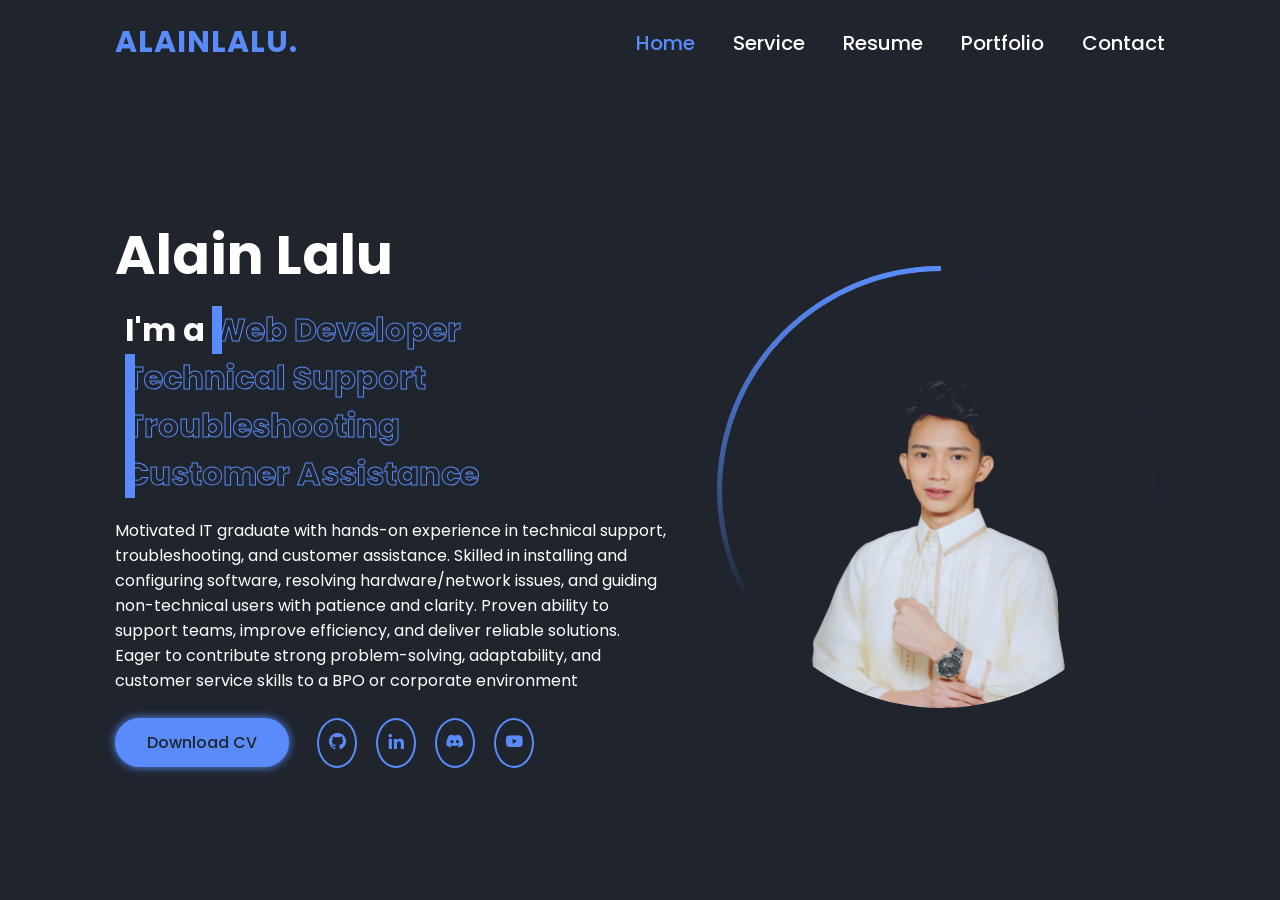
==== index.html @ 51e96565 "Update index.html" ====
<!DOCTYPE html>
<html lang="en">
<head>
    <meta charset="UTF-8">
    <meta http-equiv="X-UA-Compatible" content="IE=edge">
    <meta name="viewport" content="width=device-width, initial-scale=1">
    <title>Profile</title>
    <link href='https://unpkg.com/boxicons@2.1.4/css/boxicons.min.css' rel='stylesheet'>
    <link rel="stylesheet" href="style.css">
</head>
<body>
    <header class="active">
        <a href='#' class='logo'>AlainLalu.</a>
        <i class='bx bx-menu' id='menu-icon'></i>
        <nav>
            <a href="#" class="active">Home</a>
            <a href="#">Service</a>
            <a href="#">Resume</a>
            <a href="#">Portfolio</a>
            <a href="#">Contact</a>

        </nav>
    </header>

   <!--bars BackGround-->
   <div class="bars-box active">
    <div class="bar" style="--i:6;"></div>
    <div class="bar" style="--i:5;"></div>
    <div class="bar" style="--i:4;"></div>
    <div class="bar" style="--i:3;"></div>
    <div class="bar" style="--i:2;"></div>
    <div class="bar" style="--i:1;"></div>
   </div>


    <!--home section-->
    <section class="home active">
        <div class="home-detail">
            <h1>Alain Lalu</h1>
            <h2>I'm a 
                <span style="--i:4" data-text="Web Developer">Web Developer</span>
                <span style="--i:3" data-text="Technical Support">Technical Support</span>
                <span style="--i:2" data-text="Troubleshooting">Troubleshooting</span>
                <span style="--i:1" data-text="Customer Assistance">Customer Assistance</span>
            </h2>
            <p>Motivated IT graduate with hands-on experience in technical support, troubleshooting, and customer assistance. Skilled in installing and configuring software, resolving hardware/network issues, and guiding non-technical users with patience and clarity. Proven ability to support teams, improve efficiency, and deliver reliable solutions. Eager to contribute strong problem-solving, adaptability, and customer service skills to a BPO or corporate environment</p>
            <div class="btn-sci">
              <a href="LALU_ALAIN_DIAZ_RESUME.pdf" class="btn" download="LALU_ALAIN_DIAZ_RESUME.pdf">Download CV</a>
            <div class="sci">
                <a href="https://github.com/Kachandekushoto" target="_blank" rel="noopener noreferrer"><i class='bx bxl-github'></i></a>
                <a href="https://www.linkedin.com/in/lalu-alain-862847302/" target="_blank"  rel="noopener noreferrer"><i class='bx bxl-linkedin'></i></a>
                <a href="https://discord.gg/7qmBDwmN" target="_blank" rel="noopener noreferrer"><i class='bx bxl-discord-alt'></i></a>
                <a href="https://www.youtube.com/@adlalu_13" target="_blank" rel="noopener noreferrer"><i class='bx bxl-youtube'></i></a> 
            </div>       
            </div>
            </div>
        </div>
 
        <div class="home-img">
            <div class="img-box">
                <div class="img-item">
                    <img src="home.png">
                </div>
            </div>
        </div>
    </section>

    <!--service section-->
    <section class="service">
        <h2 class="heading">My<span>Service</span></h2>
        <div class="service-container">
            <div class="service-box">
                <div class='icon'>
                    <i class='bx bx-code-alt'></i>
                    <a href="#"><i class='bx bx-arrow-back'></i></a>
                </div>
                <h3>Web Developer</h3>
                <p>My web development skills include HTML, CSS, JavaScript, and PHP, along with UI/UX design and basic Photoshop. I also completed a web-based monitoring system project that improved my hands-on development and problem-solving experience..</p>

            </div>

            <div class="service-box">
                <div class='icon'>
                    <i class='bx bx-paint'></i>
                    <a href="#"><i class='bx bx-arrow-back'></i></a>
                </div>
                <h3>UI Designer</h3>
                <p>I focus on creating simple and user-friendly interfaces. I use HTML, CSS, JavaScript, Figma and basic Photoshop to design layouts that are both functional and visually clear. In my project FaithCounts, I combined design and coding to build a practical web-based system.</p>
                
            </div>

            <div class="service-box">
                <div class='icon'>
                    <i class='bx bx-support'></i>
                    <a href="#"><i class='bx bx-arrow-back'></i></a>
                </div>
                <h3>Technical Support</h3>
                <p>I helped clients with software installations, Windows activation, premium apps, and troubleshooting. I guided even non-tech users step by step, which improved my problem-solving skills and taught me the value of clear, patient customer support.</p>
                
            </div>

              <div class="service-box">
                <div class='icon'>
                    <i class='bx bx-wrench'></i>
                    <a href="#"><i class='bx bx-arrow-back'></i></a>
                </div>
                <h3>Troubleshooting</h3>
                <p>I have hands-on troubleshooting experience with hardware, software, and network issues. I focus on finding the root cause quickly and explaining solutions clearly so users can get back to work without stress.</p>
                
            </div>

            <div class="service-box">
                <div class='icon'>
                    <i class='bx bx-help-circle'></i>
                    <a href="#"><i class='bx bx-arrow-back'></i></a>
                </div>
                <h3>Customer Assistance</h3>
                <p>I’ve handled customer assistance by guiding non-technical users step by step with installations and troubleshooting. I focus on making solutions clear, easy to understand, and delivered with patience and empathy.</p>
                
            </div>

     <div class="service-box">
                <div class='icon'>
                    <i class='bx bx-cog'></i>
                    <a href="#"><i class='bx bx-arrow-back'></i></a>
                </div>
                <h3>Software Installation</h3>
                <p>I have experience installing and configuring MS Office, Windows, and premium apps, both in a professional setting during my internship and through freelance technical support. I always ensure smooth, secure, and user-friendly installations.</p>
                
            </div>

        </div>
    </section>

  <!--resume section-->
    <section class="resume">
        <div class="resume-container">
            <div class="resume-box">
                <h2> Why Hire Me?</h2>
                <p class="'desc">You will hire me because I have the technical skill and troubleshooting experience that blended with customer service mindset surely can benefit problem solving swiftly and clearly. Also, I am a good learner and quick to adapt, so every time, users will receive reliable support.</p>
                <button class="resume-btn active">Experience</button>
                <button class="resume-btn">Education</button>
                <button class="resume-btn">Skills</button>
                <button class="resume-btn">About Me</button>
            </div>

            <div class="resume-box">
                <div class="resume-detail Experience active">
                    <h2 class="heading">My <span>Experience</span></h2>
                    <p class="desc">I handled software installation, troubleshooting, and data privacy practices. Alongside that, I ran side hustles in technical support, software installation, and printing services, which helped me develop strong problem-solving, customer service, and communication skills</p>
                    <div class="resume-list">
                        <div class="resume-item">
                            <p class="year">2025 - Present</p>
                            <h3>IT-Intern</h3>
                            <p class="company">Pampanga Electric Cooperative(PELCO)</p>
                            <p>As an IT Intern at PELCO 1, I installed and configured software on over 15 workstations, troubleshot hardware and network issues which reduced downtime by 25%, supported procurement processes, and learned to apply data privacy policies to protect sensitive information</p>
                        </div>
                           <div class="resume-item">
                            <p class="year">2025 - 2026</p>
                            <h3>System Administrator</h3>
                            <p class="company">Jumbo Jenra</p>
                            <p>Worked as a System Administrator responsible for managing servers, networks, user accounts, system security, data backups, and IT support. Ensured the stability, security, and availability of IT systems while troubleshooting hardware, software, and network-related issues.</p>
                        </div>
                        <div class="resume-item">
                            <p class="year">2025 - Present</p>
                            <h3>UI/UX Designer</h3>
                            <p class="company">Side Hustle</p>
                            <p>I have experience in UI/UX design where I used HTML, CSS, JavaScript, and basic Photoshop to create user-friendly layouts and simple web interfaces. My focus was on making designs both functional and easy to navigate.</p>
                        </div>
                        <div class="resume-item">
                            <p class="year">2025 - Present</p>
                            <h3>Software Installation</h3>
                            <p class="company">Side Hustle</p>
                            <p>In my side hustle, I specialized in software installation setting up MS Office, Windows activation, premium apps, and even games while guiding non-technical users step by step to make sure everything ran smoothly and securely.</p>
                        </div>
                        <div class="resume-item">
                            <p class="year">2025 - Present</p>
                            <h3>Printing</h3>
                            <p class="company">Side Hustle</p>
                            <p>I also offered a small printing service where I handled document layouts and high-quality prints for students and professionals, making sure files were properly formatted and delivered on time.</p>
                        </div>
                         </div>
                           <div class="resume-item">
                            <p class="year">2025 - 2026</p>
                            <h3>Honor of Kings </h3>
                            <p class="company">Content Creator</p>
                            <p>Created and published TikTok content focused on Honor of Kings, including gameplay highlights, hero guides, and gaming tips. Managed video editing, audience engagement, and content strategy to grow reach and build an active gaming community.</p>
                        </div>
                    </div>
                </div>

                <div class="resume-box">
                <div class="resume-detail Education">
                    <h2 class="heading">My <span>Education</span></h2>
                    <p class="desc">I completed my Bachelor of Science in Information Technology, building skills in programming, UI/UX design, and systems development through projects like a web-based monitoring system. Earlier, in junior and senior high, I graduated with honors and gained leadership experience as a student club president and in sports, which strengthened my teamwork, discipline, and organizational skills.</p>
                    <div class="resume-list">
                        <div class="resume-item">
                            <p class="year">2015 - 2019</p>
                            <h3>Junior High School</h3>
                            <p class="company">San Luis National High School</p>
                            <p>In junior high, I consistently performed well academically and graduated with honors. I was also active in school activities and earned 2nd place in badminton during intramurals, which helped me develop both discipline and teamwork.</p>
                        </div>
                            <div class="resume-item">
                            <p class="year">2019 - 2021</p>
                            <h3>Senior High School (STEM)</h3>
                            <p class="company">San Luis National High School</p>
                            <p>In senior high school, I graduated with honors while actively joining school programs and leadership activities. Serving as President of the Home Makers Club, I helped organize events like Buwan ng Wika and Nutrition Month, which strengthened my leadership, teamwork, and organizational skills.</p>
                        </div>
                          <div class="resume-item">
                            <p class="year">2021 - 2025</p>
                            <h3>BACHELOR OF SCIENCE IN INFORMATION TECHNOLOGY</h3>
                            <p class="company">Pampanga State University</p>
                            <p>During my time at university, I gained hands-on experience in programming, UI/UX design, and systems development through various projects, including a web-based monitoring system. I also graduated with no honors but I gained valuable experience as a programmer, further solidifying my commitment to academic excellence.</p>
                        </div>
                    </div>
                </div>

                <div class="resume-box">
                <div class="resume-detail Skills">
                    <h2 class="heading">My <span>Skills</span></h2>
                    <p class="desc">I have developed a diverse skill set throughout my academic journey, particularly in the field of Information Technology.</p>
                    <div class="resume-list">
                        <div class="resume-item">
                            <i class='bx bxl-html5'></i>
                            <span>HTML</span>
                        </div>
                        <div class="resume-item">
                            <i class='bx bxl-css3'></i>
                            <span>CSS(BEGINNER)</span>
                        </div>
                        <div class="resume-item">
                            <i class='bx bxl-javascript'></i>
                            <span>JAVASCRIPT(BEGINNER)</span>
                        </div>
                        <div class="resume-item">
                            <i class='bx bxl-php'></i>
                            <span>PHP(BEGINNER)</span>
                        </div>
                        <div class="resume-item">
                            <i class='bx bxs-brain'></i>
                            <span>CRITICAL THINKING</span>
                        </div>
                        <div class="resume-item">
                            <i class='bx bxs-time'></i>
                            <span>TIME MANAGEMENT</span>
                        </div>
                        <div class="resume-item">
                            <i class='bx bxs-group'></i>
                            <span>TEAMWORK</span>
                        </div>
                    </div>
                </div>

                <div class="resume-box">
                <div class="resume-detail about">
                    <h2 class="heading">About <span>Me</span></h2>
                    <p class="desc">I’m an IT graduate with hands-on experience in technical support, troubleshooting, and software installation. Through my internship and freelance work, I learned to solve technical issues quickly while guiding users with patience and clarity. I also have skills in web development and UI/UX design, with experience creating user-friendly systems and layouts. I’m passionate about technology, eager to keep learning, and committed to providing reliable solutions that make people’s work easier</p>
                    <div class="resume-list">
                        <div class="resume-item">
                            <p>Name<span> Alain Diaz Lalu</span></p>
                        </div>
                        <div class="resume-item">
                            <p>Age<span> 23</span></p>
                        </div>
                        <div class="resume-item">
                            <p>Phone Number<span>0926-681-0401</span></p>
                        </div>
                        <div class="resume-item">
                            <p>Location<span>195 Sta Monica San Luis Pampanga, Philippines</span></p>
                        </div>
                        <div class="resume-item">
                            <p>Email<span> alaindiazlalu@gmail.com.com</span></p>
                        </div>
                        <div class="resume-item">
                            <p>Gender<span> Male</span></p>
                        </div>
                        <div class="resume-item">
                            <p>Nationality<span> Filipino</span></p>
                        </div>
                        <div class="resume-item">
                            <p>Status<span> single</span></p>
                        </div>
                        <div class="resume-item">
                            <p>Experience<span>4 years</span></p>
                        </div>
                           <div class="resume-item">
                            <p>FULL TIME<span>Available</span></p>
                        </div>
                         <div class="resume-item">
                            <p>Side Hustle<span> Freelancing</span></p>
                        </div>
                         <div class="resume-item">
                            <p>Language<span> Filipino, English</span></p>
                        </div>
                </div>

            </div>
    </section>

    <!--portfolio section-->
    <section class="portfolio ">
  <h2 class="heading">My <span>Portfolio</span></h2>
            <div class="portfolio-container">
        <!-- LEFT SIDE: Portfolio details -->
    <div class="portfolio-box">
      <div class="portfolio-detail active">
        <p class="numb">1</p>
        <h3>Online Reservation for legal document Project</h3>
        <p>
          a system that lets users conveniently book appointments and request legal documents online, reducing long queues and ensuring faster, more organized processing.
        </p>
        <div class="tech">
          <p>HTML5, CSS, JavaScript, MySQL</p>
        </div>
        <div class="live-github">
          <a href="#"><i class="bx bx-arrow-back"></i><span>Live Project</span></a>
          <a href="#"><i class="bx bxl-github"></i><span>GitHub Repository</span></a>
        </div>
      </div>

      <div class="portfolio-detail">
        <p class="numb">2</p>
        <h3>Food Decider Mobile App Development</h3>
        <p>
          a mobile tool that helps users quickly choose what to eat by suggesting meals or restaurants based on preferences, cravings, or random picks, making dining decisions easier and faster.
        </p>
        <div class="tech">
          <p> Php, CSS, Bootstrap, JavaScript, React.js, Android Studio.</p>
        </div>
        <div class="live-github">
          <a href="#"><i class="bx bx-arrow-back"></i><span>Live Project</span></a>
          <a href="#"><i class="bx bxl-github"></i><span>GitHub Repository</span></a>
        </div>
      </div>

      <div class="portfolio-detail">
        <p class="numb">3</p>
        <h3>Dorm Finder Web-Based Project</h3>
        <p>
          a web application designed to help students find suitable dormitories based on their preferences and requirements.
        </p>
        <div class="tech">
          <p>HTML5, CSS, JavaScript, MySQL</p>
        </div>
        <div class="live-github">
          <a href="#"><i class="bx bx-arrow-back"></i><span>Live Project</span></a>
          <a href="#"><i class="bx bxl-github"></i><span>GitHub Repository</span></a>
        </div>
      </div>


 <div class="portfolio-detail">
        <p class="numb">4</p>
        <h3>FAITHCOUNTS: WEB-BASED ENGAGEMENT SYSTEM</h3>
        <p>
          My capstone project, FaithCounts: Web-Based Engagement System, is a web application designed to help track and monitor data efficiently through a user-friendly interface. It was developed using web technologies such as HTML, CSS, JavaScript, and PHP, and it focused on improving accessibility, accuracy, and ease of use for users
        </p>
        <div class="tech">
          <p> HTML, CSS, JavaScript, and PHP, MySQL</p>
        </div>
        <div class="live-github">
       <a href="FaithCount File.pdf" target="_blank">
          <i class="bx bx-arrow-back"></i><span>Previous Project</span></a>
          <a href="#"><i class="bx bxl-github"></i><span>GitHub Repository</span></a>
        </div>
      </div>
        
      
    </div>

    <!-- RIGHT SIDE: Carousel images -->
    <div class="portfolio-box">
  <div class="portfolio-carousel">
    <div class="img-slide">
      <div class="img-item"><img src="Portfolio1.png"></div>
      <div class="img-item"><img src="Portfolio2.png"></div>
      <div class="img-item"><img src="Portfolio3.png"></div>
      <div class="img-item"><img src="Portfolio4.png"></div>
    </div>
  </div>
  <div class="navigation">
    <button class="arrow-left disabled"><i class='bx bx-chevron-left'></i></button>
    <button class="arrow-right"><i class='bx bx-chevron-right'></i></button>
  </div>
</div>

  </div>
</section>

    <!-- contact section -->
    <section class="contact">
        <div class="contact-container">
            <div class="contact-box">
                <h2>Let's Work Together</h2>
                <p class="desc">Feel free to reach out for collaborations or inquiries. I'm open to discussing new projects, creative ideas, or opportunities to be part of your visions. Let's connect and create something amazing together!</p>
                <div class="contact-detail">
                    <i class='bx bxs-phone'></i>
                    <div class="detail">
                        <p>Phone</p>
                        <p>(+63) 926-681-0401</p>
                    </div>
                </div>

                <div class="contact-detail">
                    <i class='bx bxs-envelope'></i>
                    <div class="detail">
                        <p>Email</p>
                        <p>alaindiazlalu@gmail.com</p>
                    </div>
                </div>

                <div class="contact-detail">
                    <i class='bx bxs-map'></i>
                    <div class="detail">
                        <p>Address</p>
                        <p>195 Sta Monica, San Luis, Pampanga, Philippines 2014</p>
                    </div>
                </div>
            </div>

            <div class="contact-box">
                <form action="">
                    <h2 class="heading">Contact<span> Me!</span></h2>
                    <div class="field-box">
                        <input type="text" placeholder="Full Name" required>
                        <input type="email" placeholder="Email Address" required>
                        <input type="text" placeholder="Phone Number" required>
                        <input type="text" placeholder="Subject" required>
                        <textarea name="" id="" placeholder="Your Message" required></textarea>
                    </div>
                    <button type="submit" class="btn">Send Message</button>
                </form>
            </div>


        </div>
    </section>

        <script src="script.js"></script>
</body>

</html>
---- style.css ----
@import url('https://fonts.googleapis.com/css2?family=Poppins:wght@400;500;700&display=swap');

* {
  margin: 0;
  padding: 0;
  box-sizing: border-box;
  text-decoration: none;
  border: none;
  outline: none;
  font-family: "Poppins", sans-serif;
}
:root {
  --bg-color:#1f242d;
  --second-bg-color:#323946;
  --main-color: #598cfa;
  --white-color: #ffffff;
  --disable-color: #fff3;
}
  
html{
  font-size: 62.5%;
}

body {
  color: var(--white-color);
}

header {
  position: fixed;
  top: 0;
  left: 0;
  width: 100%;
  padding: 2rem 9%;
  background: var(--bg-color);
  display: flex;
  justify-content: space-between;
  align-items: center;
  z-index: 1000;
  visibility: hidden;
  opacity: 0;
}

header.active{
  animation: show-header 1.5s linear forwards;
  animation-delay: 1.2s;
}

@keyframes show-header{
  100%{
    visibility: visible;
    opacity: 1;
  }

}

.logo {
  font-size: 3rem;
  color: var(--main-color);
  font-weight: 700;
  text-transform: uppercase;
  letter-spacing: 0.1rem;
}

nav a {
  font-size: 2rem;
  color: var(--white-color);
  font-weight: 500;
  margin-left: 3.5rem;
  transition: .5s;
}

nav a:hover,
nav a.active {
  color: var(--main-color);
}

#menu-icon {
  font-size: 3rem;
  color: var(--white-color);
  cursor: pointer;
  display: none;
}

.bars-box{
  position: absolute;
  width: 100%;
  height: 100%;
  display: flex;
}

.bars-box .bar{
  width: 100%;
  height: 100%;
  background: var(--bg-color);
  animation: hide-bars .5s ease-in-out both;
  animation-delay: calc(.1s * var(--i));
}

@keyframes hide-bars{
  0%{
    transform: translateY(0);
  }
  100%{
    transform: translateY(-100%);
  }
}

.bars-box.active .bar{
  animation: show-bars .5s ease-in-out both;
  animation-delay: calc(.1s * var(--i));
}


@keyframes show-bars{
  0%{
    transform: translateY(-100%);
  }
  100%{
    transform: translateY(0);
  }
}

section {
  position: absolute;
  width: 100%;
  height: 100%;
  padding: 10rem 9% 2rem;
  visibility: hidden;
  opacity: 0;
  overflow: hidden;
}

section.active {
  animation: show-content 1.5s linear forwards;
  animation-delay: 1.6s;
}

@keyframes show-content{
  100%{
    visibility: visible;
    opacity: 1;
    overflow: auto;
  }
}


.home {
  display: flex;
  align-items: center;
  gap: 5rem;
}

.home-detail h1 {
  font-size: clamp(3.5rem, 10vw, 5.5rem);
}

.home-detail h2 {
  display: inline-block;
  font-size: 3.2rem;
  margin: 1rem;
}

.home-detail h2 span {
  position: relative;
  display: inline-block;
  color: transparent;
  -webkit-text-stroke: .10rem var(--main-color);
  animation: display-text 16s linear infinite;
  animation-delay: calc(-4s * var(--i));
}

@keyframes display-text{
   25%, 100%{
    display: none;
   }
}

.home-detail h2 span::before {
  content: attr(data-text);
  position: absolute;
  width: 0;
  border-right: 1rem solid var(--main-color);
  color: var(--main-color);
  white-space: nowrap;
  overflow: hidden;
  animation: fill-text 4s linear infinite;
}

@keyframes fill-text{
  10%,100%{
    width: 0%;
  }
  70%,90%{
    width: 100%;
  }
}


.home-detail p {
  font-size: 1.6rem;
  margin: 1rem 0 2.5rem;
} 

.home-detail .btn-sci{
  display: flex;
  align-items: center;
}

.btn{
  display: inline-block;
  padding: 1rem 3rem;
  background: var(--main-color);
  border: .2rem solid var(--main-color);
  border-radius: 4rem;
  box-shadow: 0 0 1rem var(--main-color);
  font-size: 1.6rem;
  color: var(--bg-color);
  font-weight: 500;
  transition: .5s;
}

.btn:hover {
  background: transparent;
  color: var(--main-color);
  box-shadow: none;
}

.home-detail .btn-sci .sci {
  margin-left: 2rem;
}

.home-detail .btn-sci .sci a {
  display: inline-block;
  padding: .8rem;
  border: .2rem solid var(--main-color);
  border-radius: 50%;
  font-size: 2rem;
  color: var(--main-color);
  margin: 0 .8rem;
  transition: .5s;
}


.home-detail .btn-sci .sci a:hover {
  background: var(--main-color);
  color: var(--bg-color);
  box-shadow: 0 0 1rem var(--main-color);
}

.home-img .img-box {
  position: relative;
  width: 35vw;   /* use vmin so width/height are equal */
  height: 35vw;
  border-radius: 50%; /* ensures circle */
  padding: .5rem;
  display: flex;
  justify-content: center;
  align-items: center;
  overflow: hidden;
}

.home-img .img-box::before,
.home-img .img-box::after {
  content: '';
  position: absolute;
  width: 50rem;
  height: 50rem;
  background: conic-gradient(transparent, transparent, transparent, var(--main-color));
  transform: rotate(0deg);
  animation: rotate-border 10s linear infinite;
}

.home-img .img-box::after{
  animation-delay: -5s;
}

@keyframes rotate-border {
  100% {
    transform: rotate(360deg);
  }
}

.home-img .img-box .img-item{
  position: relative;
  width: 100%;
  height: 100%;
  background: var(--bg-color);
  border-radius: 50%;
  border: .01rem solid var(--bg-color);
  display: flex;
  justify-content: center;
  z-index: 1;
  overflow: hidden;
}

.home-img .img-box .img-item img{
  position: absolute;
  top: 3rem;
  display: block;
  width: 80%;
  object-fit: cover;
  mix-blend-mode: lighten;
}

.heading{
  font-size: 4.5rem;
  text-align: center;
  margin-bottom: 2rem;
}

.heading span{
  color: var(--main-color);
}

.service-container{
  display: grid;
  grid-template-columns: repeat(auto-fit, minmax(30rem, 1fr));
  gap: 2rem;
}

.service-container .service-box{
  padding: 3rem 2.5rem;
  background: var(--second-bg-color);
  border: .2rem solid var(--second-bg-color);
  border-radius: 1rem;
  transition: .5s;
}

.service-container .service-box:hover{
  border-color: var(--main-color);
  transform: scale(1.02);
  box-shadow: 0 0 1rem var(--main-color);
}

.service-box .icon{
  display: flex;
  justify-content: space-between;
  align-items: center;
}

.service-box .icon i{
  font-size: 4.5rem;
  transition: .5s;
}

.service-box:hover .icon :not(a i){
  color: var(--main-color);
}

.service-box .icon a{
  display: inline-block;
  background: var(--white-color);
  border-radius: 50%;
  padding: 1rem;
  transition: .5s;
}

.service-box:hover .icon a{
  background: var(--main-color);
}


.service-box .icon a i{
  font-size: 3rem;
  color: var(--bg-color);
  transform: rotate(225deg);
}

.service-box .icon a:hover i{
  transform: rotate(180deg);
}


.service-box h3{
  font-size: 2.5rem;
  color: var(--main-color);
  margin: .5rem 0 2rem;
  transition: .5s;
}

.service-box:hover h3{
  color: var(--main-color);
}

.service-box p{
  font-size: 1.6rem;
  line-height: 1.8;
  color: var(--white-color);
}

.resume-container{
  display: grid;
  grid-template-columns: 1fr 2fr;
  gap: 5rem;
}

.resume-box h2{
font-size: 4.5rem;
}

.resume p{
  font-size: 1.6rem;
  margin-bottom: 2.1rem;
}


.resume-box .desc{
  margin: 1rem 0 2.5rem;
}

.resume-box .resume-btn{
width: 100%;
height: 8.3rem;
background: var(--second-bg-color);
border: .2rem solid var(--second-bg-color);
font-size: 1.6rem;
color: var(--white-color);
font-weight: 500;
margin-bottom: 2rem;
border-radius: .8rem;
cursor: pointer;
}

.resume-box .resume-btn.active{
  border-color: var(--main-color);
  color: var(--main-color);
}

.resume-detail{
  display: none;
}

.resume-detail.active{
  display: block;
}


.resume-box .heading{
  font-size: 2.5rem;
  text-align: left;
}


.resume-list {
  display: grid;
  grid-template-columns: repeat(auto-fit, minmax(30rem, 1fr));
  gap: 2rem;
  height: 45rem;
  overflow: auto;
  scrollbar-gutter: stable;
}

.resume-list::-webkit-scrollbar {
  width: .7rem;
}

.resume-list::-webkit-scrollbar-thumb {
  background: transparent; /* visible default */
  border-radius: 1rem;
}

.resume-list:hover::-webkit-scrollbar-thumb {
  background: var(--main-color); /* highlight on hover */
}

.resume-list .resume-item {
  background: var(--second-bg-color);
  border-radius: .8rem;
  padding: 3rem 2.5rem;
  display: flex;
  flex-direction: column;
  justify-content: flex-start;
  height: 100%; /* make all boxes equal inside grid row */
}

.resume-item .year {
  color: var(--main-color);
  margin-top: 2rem;
}

.resume-item h3 {
  font-size: 2.2rem;
}

.resume-item .company {
  position: relative;
  margin-left: 2rem;
  margin-bottom: 2rem;
}

.resume-item .company::before {
  content: "";
  position: absolute;
  top: 50%;
  transform: translateY(-50%);
  padding: .5rem;
  background: var(--main-color);
  border-radius: 50%;
  margin-left: -2rem;
}

.resume-detail.Skills .resume-list {
  display: grid;
  grid-template-columns: repeat(3, 1fr); /* force 3 columns */
  grid-auto-rows: 15rem; /* force consistent rows for 3x3 layout */
  gap: 2rem;
  height: auto;
  overflow: visible;
}

.resume-detail.Skills .resume-item {
  position: relative;
  display: flex;
  flex-direction: column;
  justify-content: center;
  align-items: center;
  background: var(--second-bg-color);
  border-radius: .8rem;
  padding: 1rem;
  text-align: justify;       /* justify text */
  word-break: break-word;    /* prevent overflow of long words */
}

.resume-detail.Skills .resume-item i {
  font-size: 8.5rem;
  transition: .5s;
}

.resume-detail.Skills .resume-item:hover i {
  color: var(--main-color);
}

.resume-detail.Skills .resume-item span {
  position: absolute;
  top: -20%;
  background: var(--white-color);
  color: var(--bg-color);
  font-size: 1.6rem;
  padding: .5rem 1rem;
  border-radius: .6rem;
  pointer-events: none;
  opacity: 0;
  transform: scale(.9);
  transition: .2s;
  text-align: justify;
  word-break: break-word;
}

.resume-detail.Skills .resume-item:hover span {
  top: -25%;
  opacity: 1;
  transform: scale(1);
}

/* Specific fix for About Me section to allow auto height and responsive columns */

.resume-detail.about .resume-list {
  height: auto;
  grid-template-columns: repeat(auto-fit, minmax(25rem, 1fr));
}

.resume-detail.about .resume-item {
  height: auto;
  padding: 0 0 .5rem;
  background: transparent;
}

.resume-detail.about .resume-item p{
  color: var(--main-color);
}

.resume-detail.about .resume-item p span{
  color: var(--white-color);
  margin-left: 1rem;
  font-size: 1.8rem;
}

/* Specific fix for Portfolio section to allow auto height and responsive columns */

.portfolio-container {
  display: grid;
  grid-template-columns: repeat(2, 1fr); 
  gap: 3rem;
}


.portfolio-detail{
  display: none;
}

.portfolio-detail.active{
  display: block;
}

.portfolio-box .numb{
  font-size: 9rem;
  -webkit-text-stroke: 1.1rem var(--main-color);
  color: transparent;
  line-height: 1;
} 

.portfolio-box h3{
  font-size: 3.5rem;
  margin: .8rem 0 2rem;
}

.portfolio-box p{
  font-size: 1.6rem;
}

.portfolio-box .tech{
  margin: 2rem 0;
  color: var(--main-color);
  border-bottom:.1rem solid var(--white-color);
  padding-bottom: 2rem;
  cursor: pointer;
}

.portfolio-box .live-github a{
  position: relative; 
  display: inline-flex;
  padding: 1.5rem;
  font-size: 3rem;
  color: var(--white-color);
  border-radius: 50%;
  background: var(--second-bg-color);
  transition: .5s;
}


.portfolio-box .live-github a:hover{
  color: var(--main-color);
}

.portfolio-box .live-github a:first-child{
  margin-right: 1.9rem;
  margin-bottom: 1.5rem;
}

.portfolio-box .live-github a:first-child i{
  transform: rotate(135deg);
}

.portfolio-box .live-github a span{
  position: absolute;
  top: -60%;
  left: 50%;
  transform: translateX(-50%) scale(.9);
  font-size: 1.6rem;
  white-space: nowrap;
  padding: .9rem 1rem;
  border-radius: .6rem;
  pointer-events: none;
  background: var(--white-color);
  color: var(--bg-color);
  opacity: 0;
  transition: .2s;
}

.portfolio-box .live-github a:hover span{
  top: -60%;
  opacity: 1;
  transform: translateX(-50%) scale(1);
}

/* Carousel Styles */

.portfolio-carousel {
  justify-content: center;
  overflow: hidden;
  width: 100%;
  position: relative;
}

.img-slide {
  display: flex;
  border-radius: 1%;
  transition: transform 0.5s ease;
}

.img-item {
  width: 100%;          /* each item takes full carousel width */
  display: flex;            /* enable flexbox */
  justify-content: center;  /* center horizontally */
  align-items: center;      /* center vertically */
}

.img-item img {
  max-width: 80%;     /* scale down image if it’s too wide */
  display: center;
  max-height: 90%;    /* scale down image if it’s too tall */
  object-fit: contain; /* keeps aspect ratio without cropping */
  display: block;      /* remove extra bottom space */
  margin: 3rem 1rem;      /* extra horizontal centering */
}

.portfolio-box .navigation {
  display: flex;
  justify-content: center;  /* keep arrows in center */
  gap: 1rem;
  margin-top: 1rem;
  position: relative; /* stays below images */
  z-index: 10; /* ensure arrows stay visible */
}

.portfolio-carousel .img-slide{
  display: grid;
  grid-auto-flow: column;
  grid-auto-columns: 100%;
  gap: 2rem;
  height: inherit;
  transition: .5s;
}

.portfolio-carousel .img-slide{
  height: inherit;
}

.portfolio-carousel .img-slide img{
  display: block;
  width: 100%;
  height: 100%;
  object-fit: cover;
  border-radius: 1rem;
}

.portfolio-box .navigation button {
  display: inline-flex;
  top: 5rem;
  padding: .4rem;
  background: var(--second-bg-color);
  border: .2rem solid var(--main-color);
  border-radius: .6rem;
  font-size: 3rem;
  color: var(--main-color);
  cursor: pointer;
}

.portfolio-box .navigation button.disabled {
  border-color: var(--second-bg-color);
  color: var(--disable-color);
}

.portfolio-box .navigation .arrow-right{
  margin-left: 1.5rem;
}

/* Contact Section */

.contact-container{
  display: flex;
  grid-template-columns: 1fr 1.3fr;
  gap: 5rem;
}

.contact-container .contact-box:first-child{
  align-self: center;
}

.contact-box h2{
  font-size: 4.5rem;
  text-align: center;
}

.contact-box p{
  font-size: 1.6rem;
}

.contact-box .desc{
  margin: 1.5rem 0 2.5rem;
}

.contact-box  .contact-detail{
  display: flex;
  align-items: center;
  margin: 2rem 0;
} 

.contact-detail i{
  display: inline-flex;
  background: var(--second-bg-color);
  color: var(--main-color);
  font-size: 3rem;
  padding: 1.2rem;
  border-radius: .6rem;
  margin-right: 1.5rem;
}

.contact-details .detail p:first-child{
  color: var(--main-color);
}

.contact-box form{
  background: var(--second-bg-color);
  padding: 2.5rem 3.5rem 3.5rem;
  border-radius: 1rem;
  text-align: center;
}

.contact-box .heading{
  font-size: 3.5rem;
}

.contact-box .field-box{
  display: grid;
  grid-template-columns: repeat(2, 1fr);
  gap: 2rem;
}

.contact-box .field-box input,
.contact-box .field-box textarea{
  padding: 1.5rem;
  background: var(--bg-color);
  border: .15rem solid var(--bg-color);
  border-radius: .6rem;
  font-size: 1.6rem;
  color: var(--white-color);  
}

.contact-box .field-box textarea{
  grid-column: 1 / -1;
  height: 26rem;
  resize: none;
}

.contact-box .field-box input:focus,
.contact-box .field-box textarea:focus{
  border-color: var(--main-color);
}

.contact-box .btn{
  margin-top: 2rem;
  cursor: pointer;
}

/* breakpoints */

@media screen and (max-width: 1200px){
  html{
    font-size: 55%;
  }
  
}

@media screen and (max-width: 992px){
  header{
    padding: 2rem 4%;
  }

  section{
    padding: 10rem 4% 2rem;
  }

}

@media screen and (max-width: 810px){
  .contact-box .field-box{
    grid-template-columns: 1fr;
  }

}

@media screen and (max-width: 768px){
  #menu-icon{
    display: block;
  }

  nav{
    position: absolute;
    top: 100%;
    left: 0;
    width: 100%;
    padding: 1rem 0;
    background: var(--bg-color);
    border-top: .1rem solid rgba(0, 0, 0, .2);
    box-shadow: 0 .5rem 1rem rgba(0, 0, 0, .2);
    text-align: center;
    display: none;
  }

  nav.active{
    display: block;
    
  }

  nav a{
    display: block;
    margin: 4rem 0;
  }

}
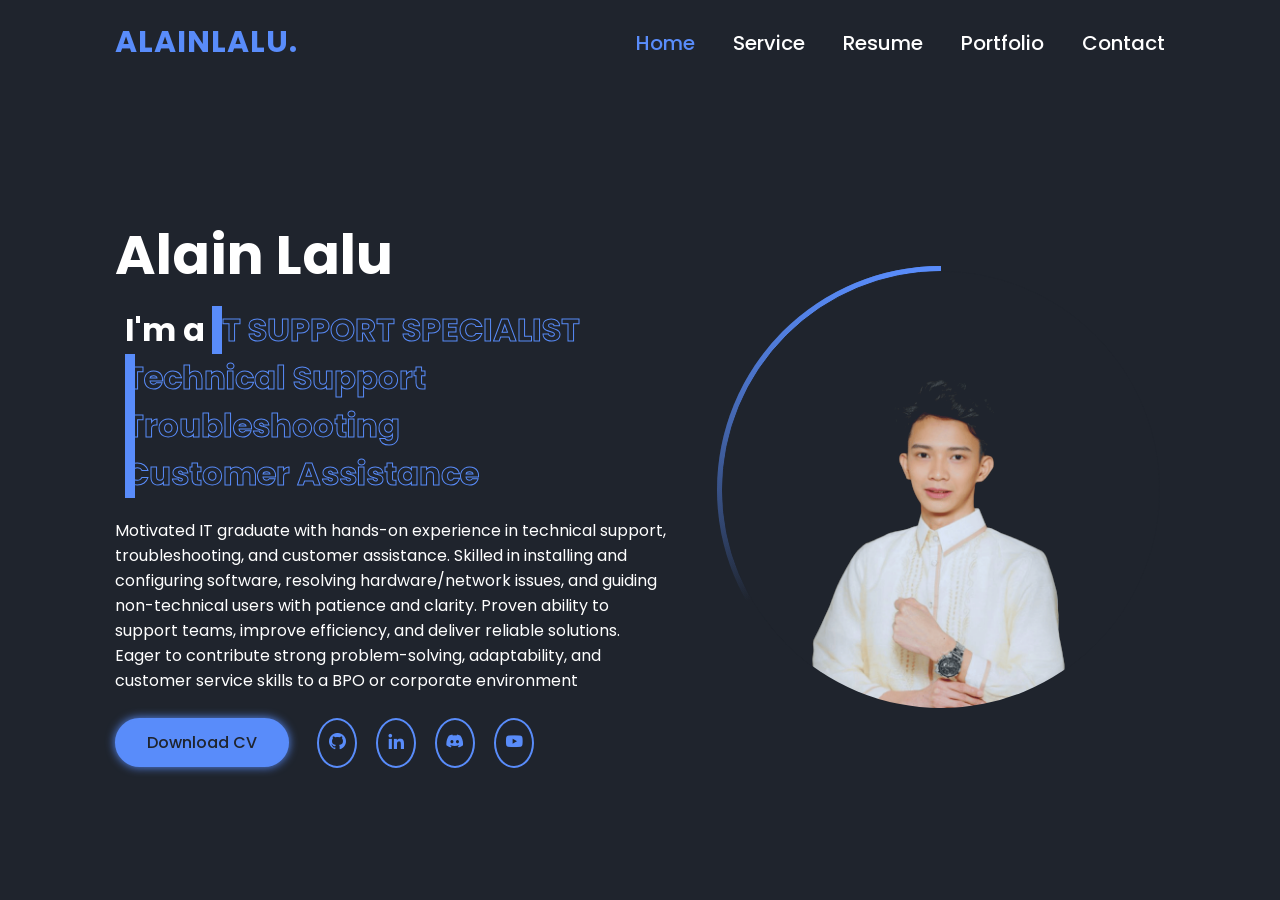
==== commit d9bf8b3b: "Update index.html" ====
--- a/index.html
+++ b/index.html
@@ -38,7 +38,7 @@
         <div class="home-detail">
             <h1>Alain Lalu</h1>
             <h2>I'm a 
-                <span style="--i:4" data-text="Web Developer">Web Developer</span>
+                <span style="--i:4" data-text="Web Developer">IT SUPPORT SPECIALIST</span>
                 <span style="--i:3" data-text="Technical Support">Technical Support</span>
                 <span style="--i:2" data-text="Troubleshooting">Troubleshooting</span>
                 <span style="--i:1" data-text="Customer Assistance">Customer Assistance</span>
@@ -169,21 +169,14 @@
                         </div>
                         <div class="resume-item">
                             <p class="year">2025 - Present</p>
-                            <h3>Software Installation</h3>
+                           
                             <p class="company">Side Hustle</p>
                             <p>In my side hustle, I specialized in software installation setting up MS Office, Windows activation, premium apps, and even games while guiding non-technical users step by step to make sure everything ran smoothly and securely.</p>
                         </div>
                         <div class="resume-item">
                             <p class="year">2025 - Present</p>
-                            <h3>Printing</h3>
-                            <p class="company">Side Hustle</p>
-                            <p>I also offered a small printing service where I handled document layouts and high-quality prints for students and professionals, making sure files were properly formatted and delivered on time.</p>
-                        </div>
-                         </div>
-                           <div class="resume-item">
-                            <p class="year">2025 - 2026</p>
-                            <h3>Honor of Kings </h3>
-                            <p class="company">Content Creator</p>
+                             <h3>Content Creator</h3>
+                            <p class="company">Honor of Kings </p>
                             <p>Created and published TikTok content focused on Honor of Kings, including gameplay highlights, hero guides, and gaming tips. Managed video editing, audience engagement, and content strategy to grow reach and build an active gaming community.</p>
                         </div>
                     </div>
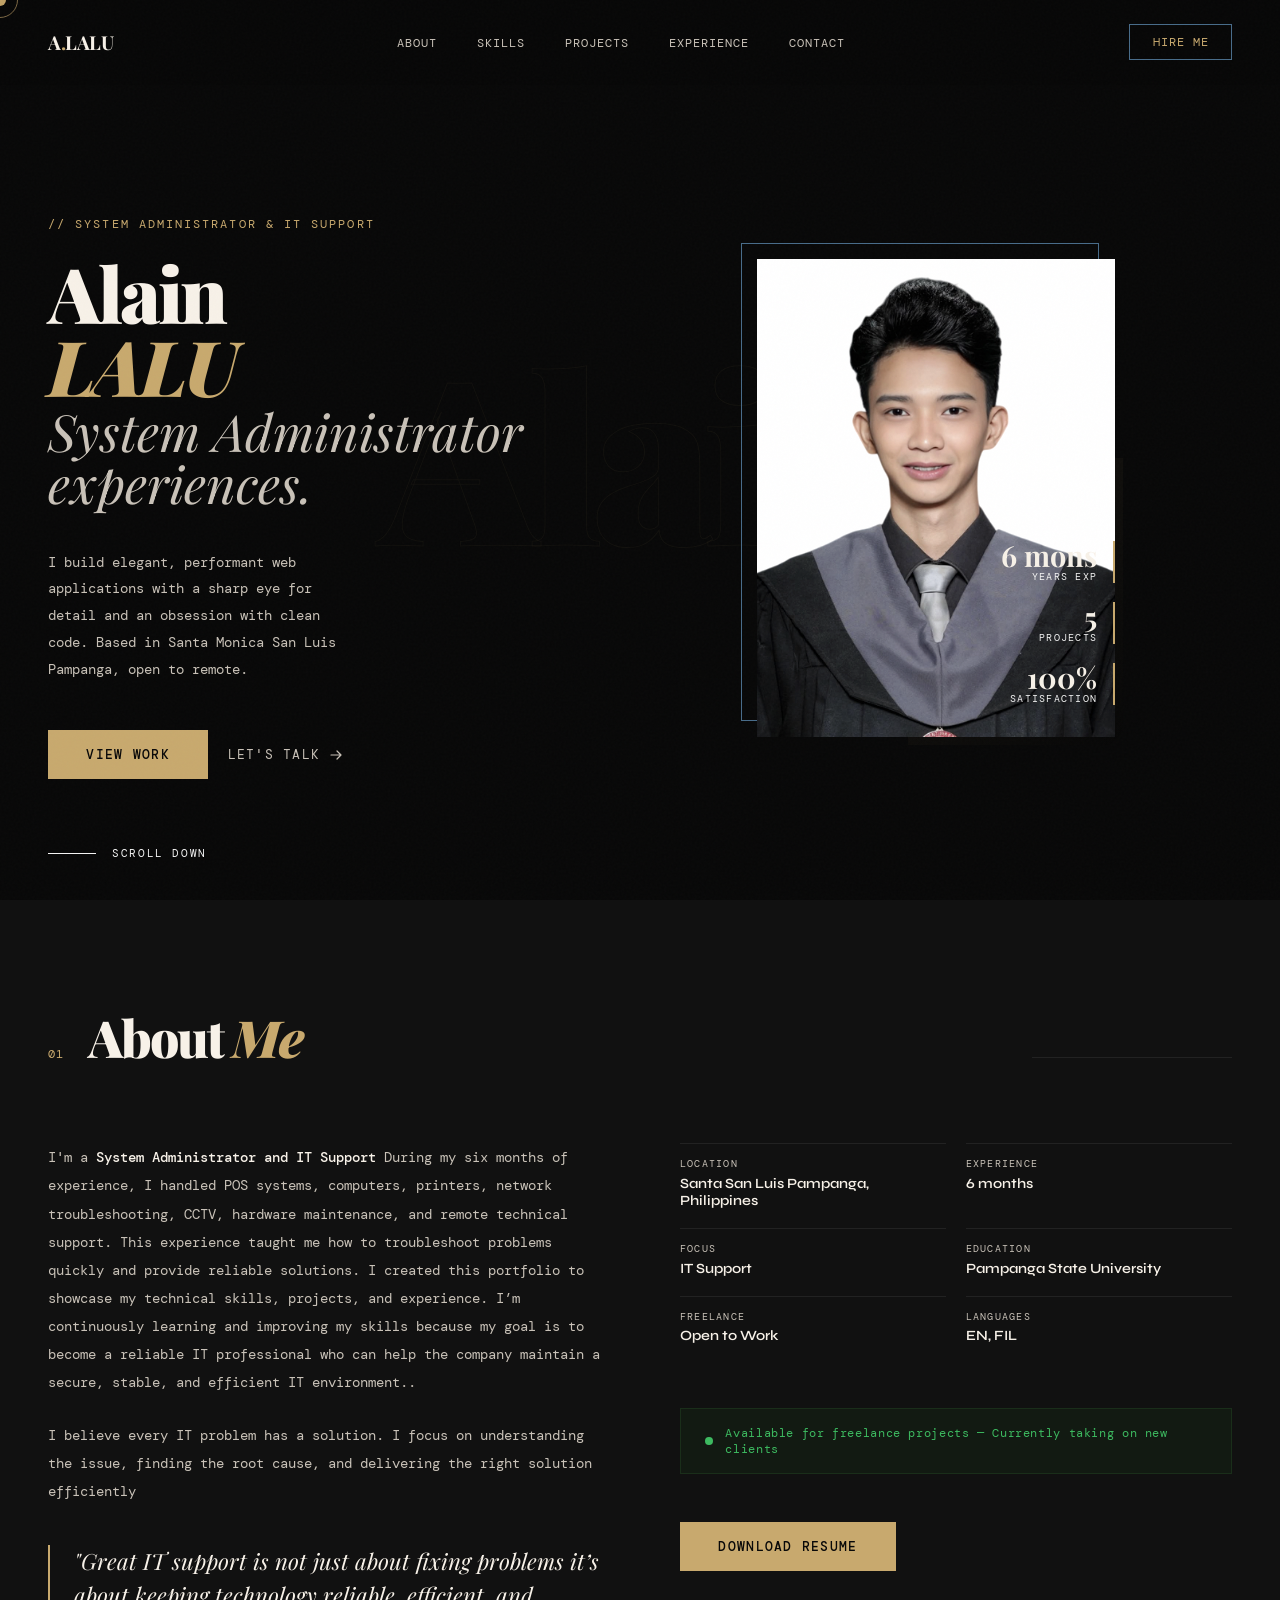
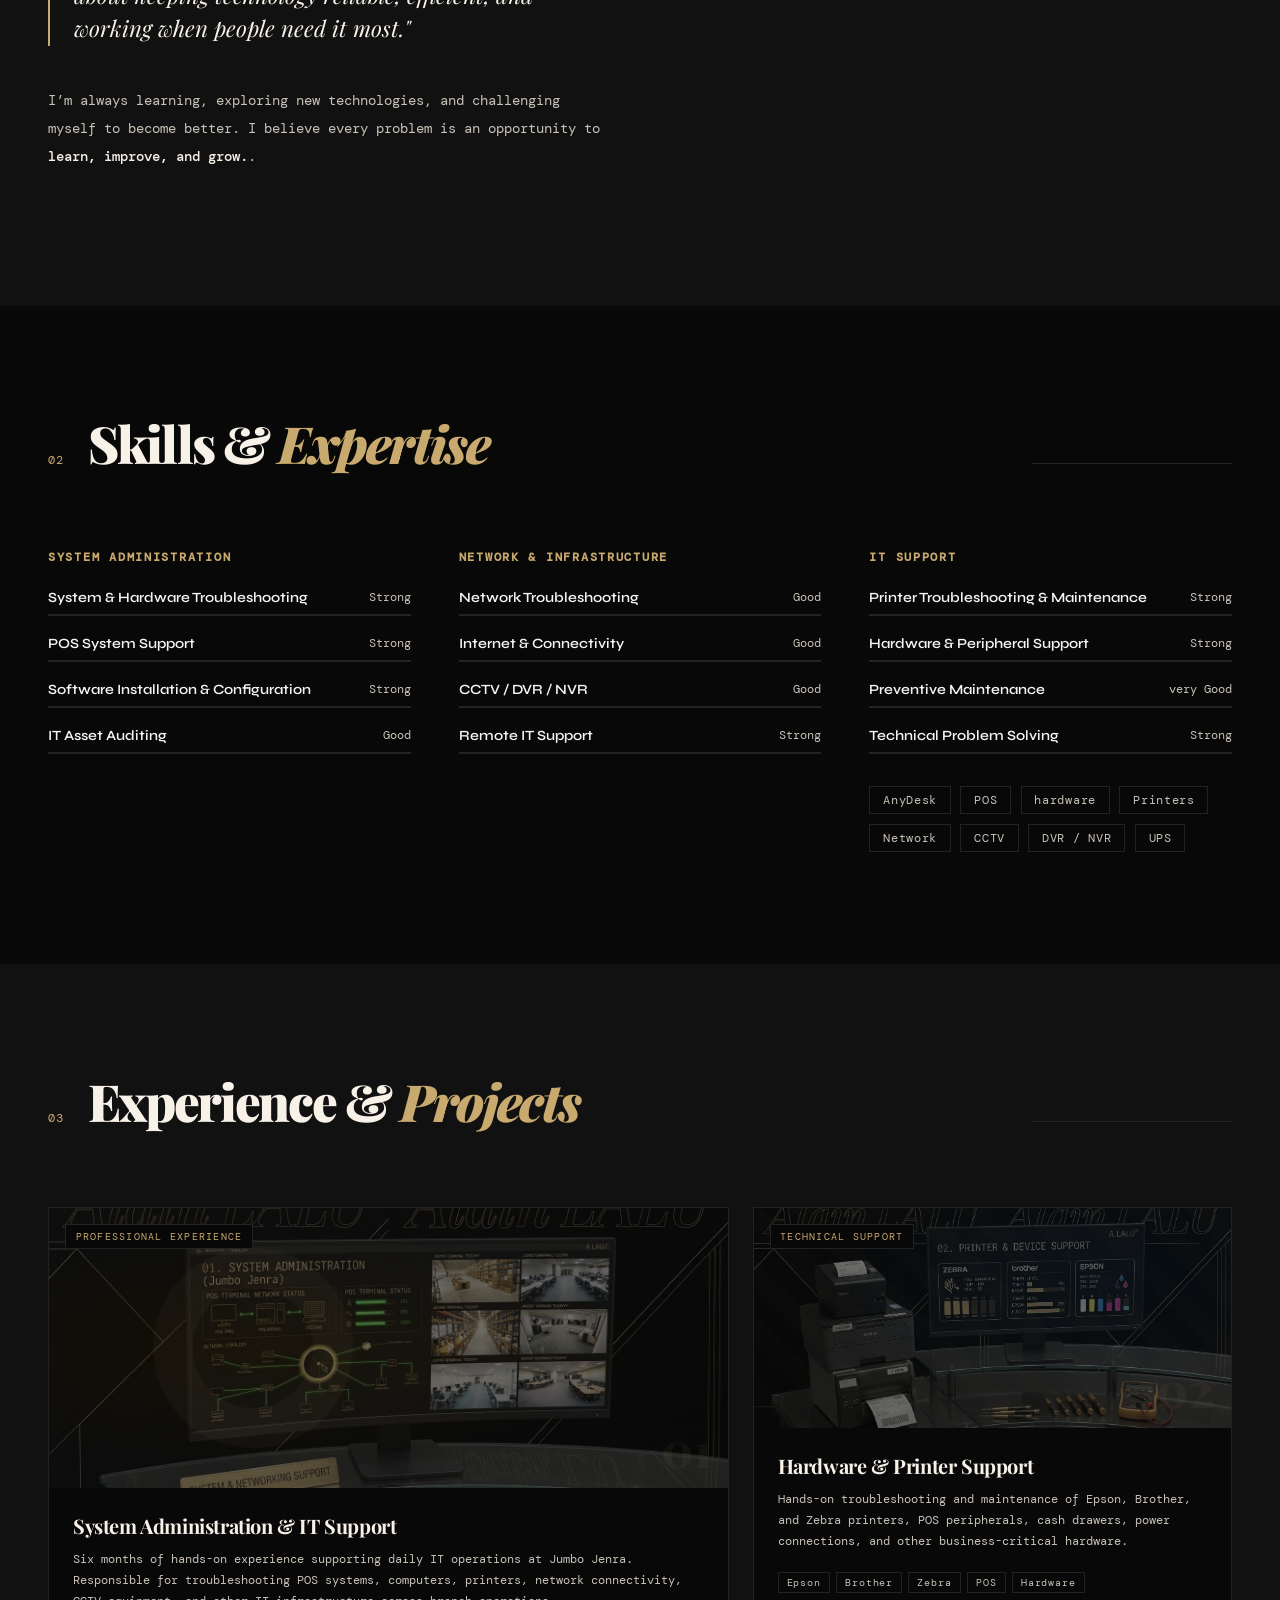
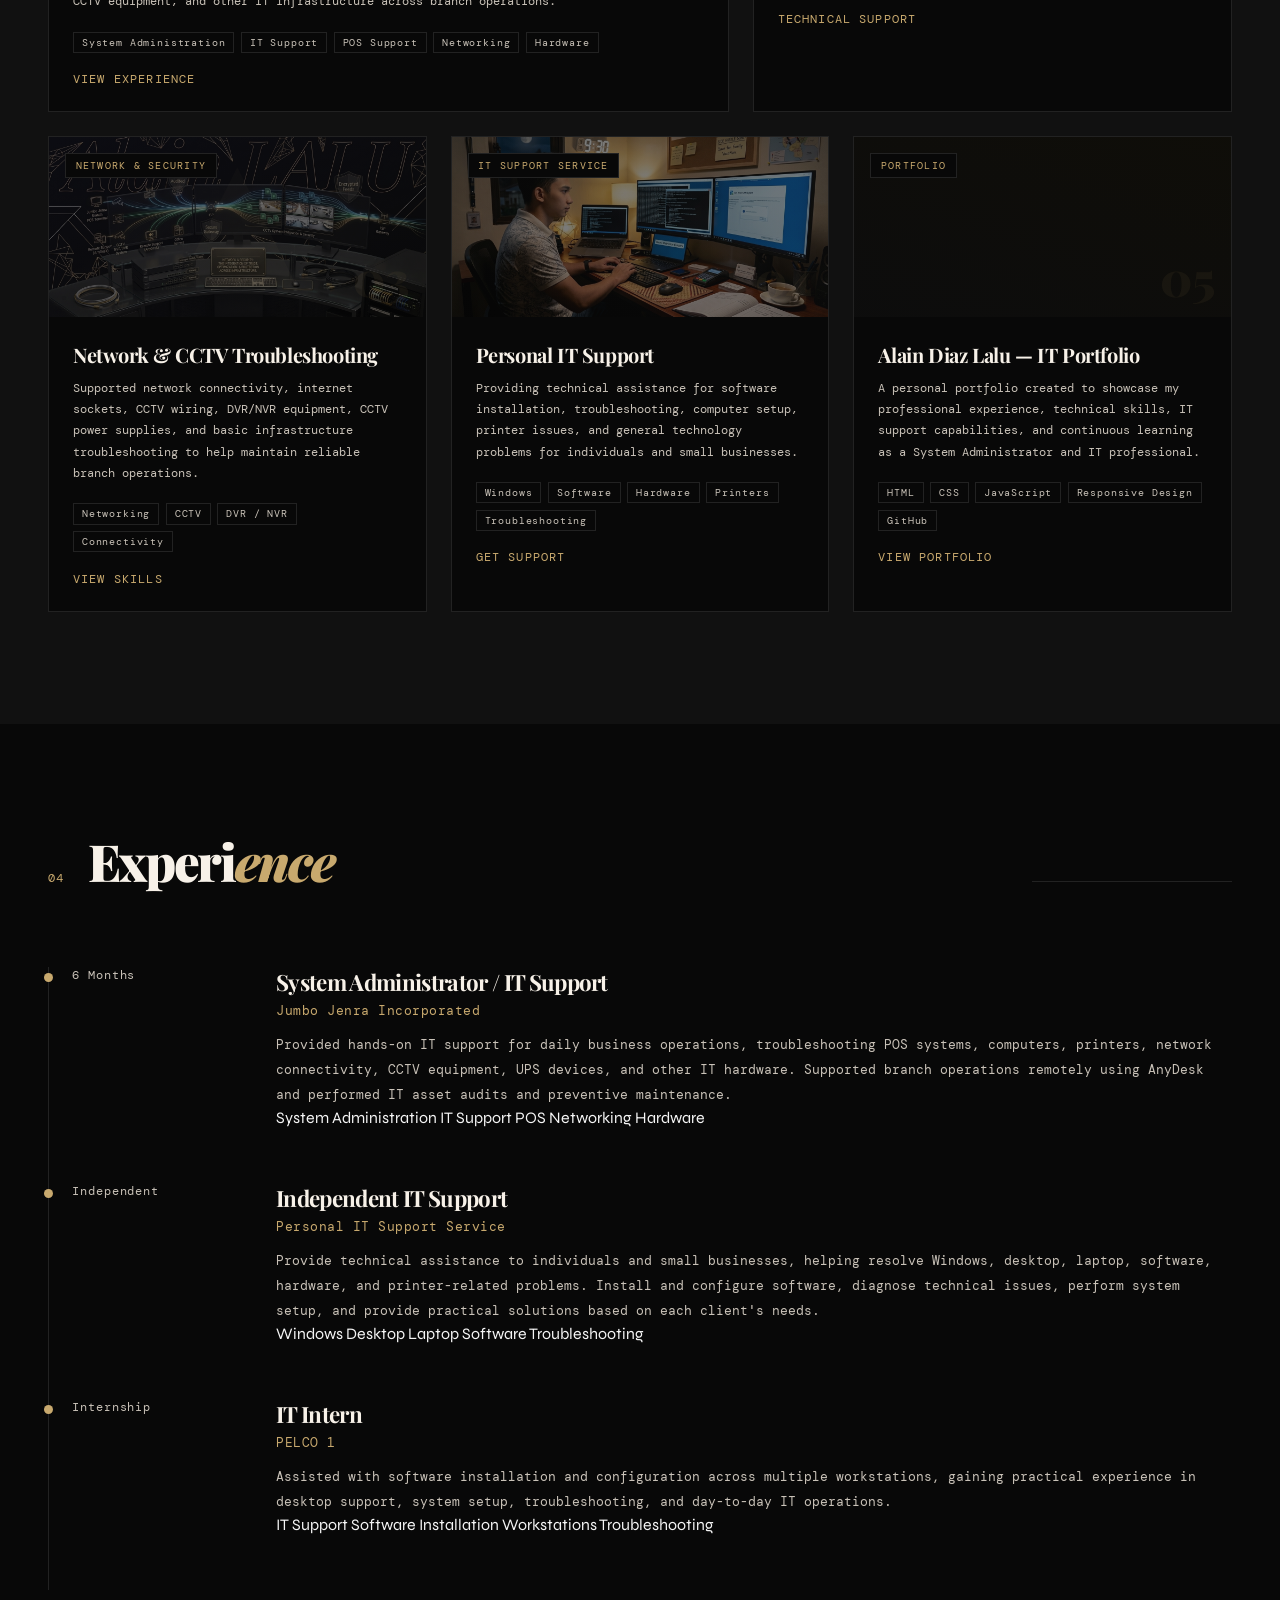
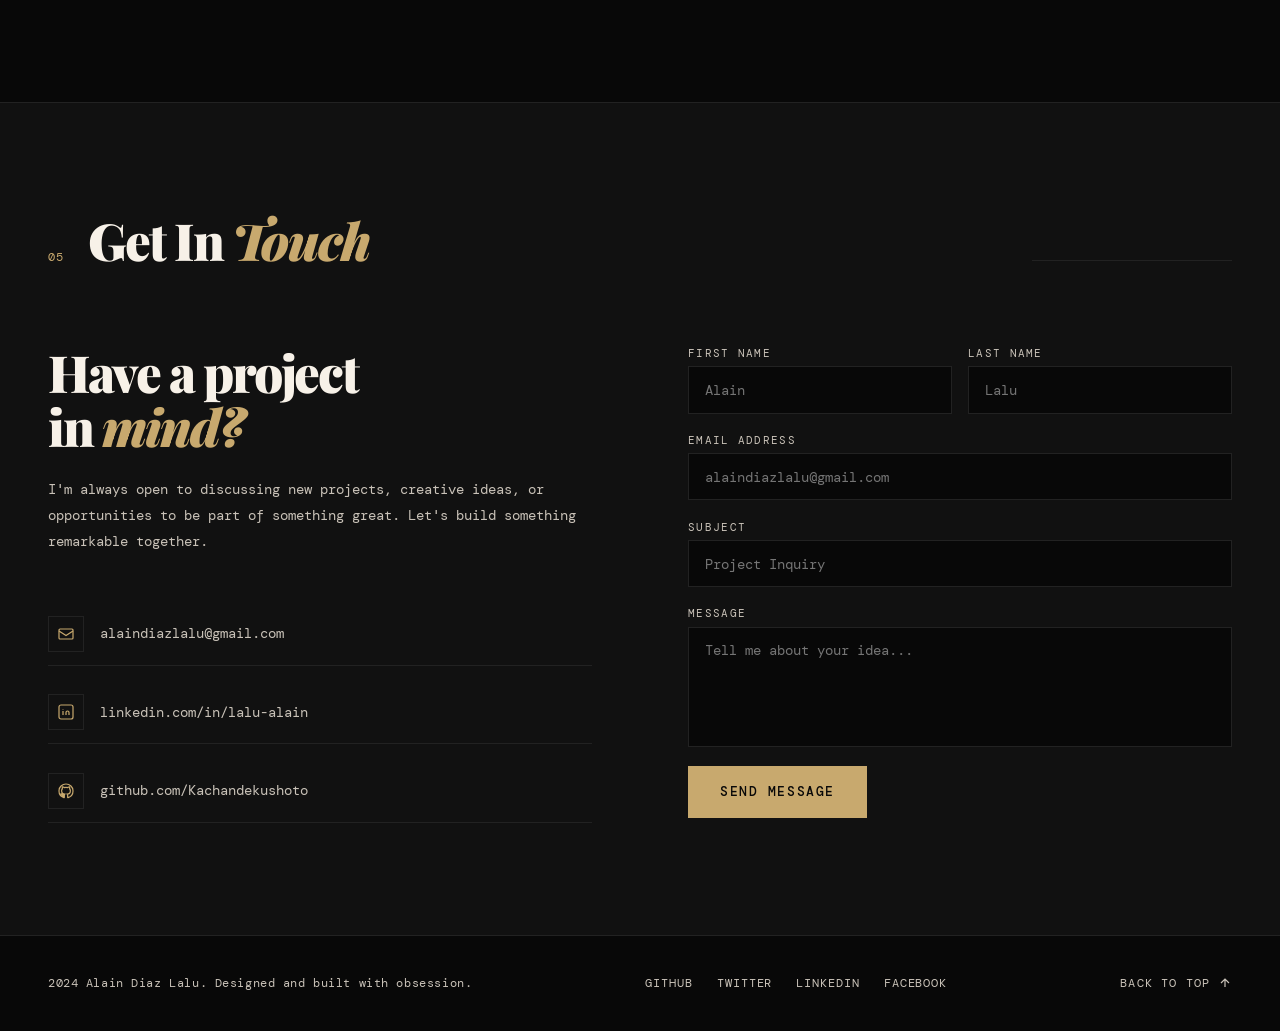
==== commit cdfeec74: "Rename index (1).html to index.html" ====
--- a/index.html
+++ b/index.html
@@ -1,441 +1,686 @@
-<!DOCTYPE html>
-<html lang="en">
-<head>
-    <meta charset="UTF-8">
-    <meta http-equiv="X-UA-Compatible" content="IE=edge">
-    <meta name="viewport" content="width=device-width, initial-scale=1">
-    <title>Profile</title>
-    <link href='https://unpkg.com/boxicons@2.1.4/css/boxicons.min.css' rel='stylesheet'>
-    <link rel="stylesheet" href="style.css">
-</head>
-<body>
-    <header class="active">
-        <a href='#' class='logo'>AlainLalu.</a>
-        <i class='bx bx-menu' id='menu-icon'></i>
-        <nav>
-            <a href="#" class="active">Home</a>
-            <a href="#">Service</a>
-            <a href="#">Resume</a>
-            <a href="#">Portfolio</a>
-            <a href="#">Contact</a>
-
-        </nav>
-    </header>
-
-   <!--bars BackGround-->
-   <div class="bars-box active">
-    <div class="bar" style="--i:6;"></div>
-    <div class="bar" style="--i:5;"></div>
-    <div class="bar" style="--i:4;"></div>
-    <div class="bar" style="--i:3;"></div>
-    <div class="bar" style="--i:2;"></div>
-    <div class="bar" style="--i:1;"></div>
-   </div>
-
-
-    <!--home section-->
-    <section class="home active">
-        <div class="home-detail">
-            <h1>Alain Lalu</h1>
-            <h2>I'm a 
-                <span style="--i:4" data-text="Web Developer">IT SUPPORT SPECIALIST</span>
-                <span style="--i:3" data-text="Technical Support">Technical Support</span>
-                <span style="--i:2" data-text="Troubleshooting">Troubleshooting</span>
-                <span style="--i:1" data-text="Customer Assistance">Customer Assistance</span>
-            </h2>
-            <p>Motivated IT graduate with hands-on experience in technical support, troubleshooting, and customer assistance. Skilled in installing and configuring software, resolving hardware/network issues, and guiding non-technical users with patience and clarity. Proven ability to support teams, improve efficiency, and deliver reliable solutions. Eager to contribute strong problem-solving, adaptability, and customer service skills to a BPO or corporate environment</p>
-            <div class="btn-sci">
-              <a href="LALU_ALAIN_DIAZ_RESUME.pdf" class="btn" download="LALU_ALAIN_DIAZ_RESUME.pdf">Download CV</a>
-            <div class="sci">
-                <a href="https://github.com/Kachandekushoto" target="_blank" rel="noopener noreferrer"><i class='bx bxl-github'></i></a>
-                <a href="https://www.linkedin.com/in/lalu-alain-862847302/" target="_blank"  rel="noopener noreferrer"><i class='bx bxl-linkedin'></i></a>
-                <a href="https://discord.gg/7qmBDwmN" target="_blank" rel="noopener noreferrer"><i class='bx bxl-discord-alt'></i></a>
-                <a href="https://www.youtube.com/@adlalu_13" target="_blank" rel="noopener noreferrer"><i class='bx bxl-youtube'></i></a> 
-            </div>       
-            </div>
-            </div>
-        </div>
- 
-        <div class="home-img">
-            <div class="img-box">
-                <div class="img-item">
-                    <img src="home.png">
-                </div>
-            </div>
-        </div>
-    </section>
-
-    <!--service section-->
-    <section class="service">
-        <h2 class="heading">My<span>Service</span></h2>
-        <div class="service-container">
-            <div class="service-box">
-                <div class='icon'>
-                    <i class='bx bx-code-alt'></i>
-                    <a href="#"><i class='bx bx-arrow-back'></i></a>
-                </div>
-                <h3>Web Developer</h3>
-                <p>My web development skills include HTML, CSS, JavaScript, and PHP, along with UI/UX design and basic Photoshop. I also completed a web-based monitoring system project that improved my hands-on development and problem-solving experience..</p>
-
-            </div>
-
-            <div class="service-box">
-                <div class='icon'>
-                    <i class='bx bx-paint'></i>
-                    <a href="#"><i class='bx bx-arrow-back'></i></a>
-                </div>
-                <h3>UI Designer</h3>
-                <p>I focus on creating simple and user-friendly interfaces. I use HTML, CSS, JavaScript, Figma and basic Photoshop to design layouts that are both functional and visually clear. In my project FaithCounts, I combined design and coding to build a practical web-based system.</p>
-                
-            </div>
-
-            <div class="service-box">
-                <div class='icon'>
-                    <i class='bx bx-support'></i>
-                    <a href="#"><i class='bx bx-arrow-back'></i></a>
-                </div>
-                <h3>Technical Support</h3>
-                <p>I helped clients with software installations, Windows activation, premium apps, and troubleshooting. I guided even non-tech users step by step, which improved my problem-solving skills and taught me the value of clear, patient customer support.</p>
-                
-            </div>
-
-              <div class="service-box">
-                <div class='icon'>
-                    <i class='bx bx-wrench'></i>
-                    <a href="#"><i class='bx bx-arrow-back'></i></a>
-                </div>
-                <h3>Troubleshooting</h3>
-                <p>I have hands-on troubleshooting experience with hardware, software, and network issues. I focus on finding the root cause quickly and explaining solutions clearly so users can get back to work without stress.</p>
-                
-            </div>
-
-            <div class="service-box">
-                <div class='icon'>
-                    <i class='bx bx-help-circle'></i>
-                    <a href="#"><i class='bx bx-arrow-back'></i></a>
-                </div>
-                <h3>Customer Assistance</h3>
-                <p>I’ve handled customer assistance by guiding non-technical users step by step with installations and troubleshooting. I focus on making solutions clear, easy to understand, and delivered with patience and empathy.</p>
-                
-            </div>
-
-     <div class="service-box">
-                <div class='icon'>
-                    <i class='bx bx-cog'></i>
-                    <a href="#"><i class='bx bx-arrow-back'></i></a>
-                </div>
-                <h3>Software Installation</h3>
-                <p>I have experience installing and configuring MS Office, Windows, and premium apps, both in a professional setting during my internship and through freelance technical support. I always ensure smooth, secure, and user-friendly installations.</p>
-                
-            </div>
-
-        </div>
-    </section>
-
-  <!--resume section-->
-    <section class="resume">
-        <div class="resume-container">
-            <div class="resume-box">
-                <h2> Why Hire Me?</h2>
-                <p class="'desc">You will hire me because I have the technical skill and troubleshooting experience that blended with customer service mindset surely can benefit problem solving swiftly and clearly. Also, I am a good learner and quick to adapt, so every time, users will receive reliable support.</p>
-                <button class="resume-btn active">Experience</button>
-                <button class="resume-btn">Education</button>
-                <button class="resume-btn">Skills</button>
-                <button class="resume-btn">About Me</button>
-            </div>
-
-            <div class="resume-box">
-                <div class="resume-detail Experience active">
-                    <h2 class="heading">My <span>Experience</span></h2>
-                    <p class="desc">I handled software installation, troubleshooting, and data privacy practices. Alongside that, I ran side hustles in technical support, software installation, and printing services, which helped me develop strong problem-solving, customer service, and communication skills</p>
-                    <div class="resume-list">
-                        <div class="resume-item">
-                            <p class="year">2025 - Present</p>
-                            <h3>IT-Intern</h3>
-                            <p class="company">Pampanga Electric Cooperative(PELCO)</p>
-                            <p>As an IT Intern at PELCO 1, I installed and configured software on over 15 workstations, troubleshot hardware and network issues which reduced downtime by 25%, supported procurement processes, and learned to apply data privacy policies to protect sensitive information</p>
-                        </div>
-                           <div class="resume-item">
-                            <p class="year">2025 - 2026</p>
-                            <h3>System Administrator</h3>
-                            <p class="company">Jumbo Jenra</p>
-                            <p>Worked as a System Administrator responsible for managing servers, networks, user accounts, system security, data backups, and IT support. Ensured the stability, security, and availability of IT systems while troubleshooting hardware, software, and network-related issues.</p>
-                        </div>
-                        <div class="resume-item">
-                            <p class="year">2025 - Present</p>
-                            <h3>UI/UX Designer</h3>
-                            <p class="company">Side Hustle</p>
-                            <p>I have experience in UI/UX design where I used HTML, CSS, JavaScript, and basic Photoshop to create user-friendly layouts and simple web interfaces. My focus was on making designs both functional and easy to navigate.</p>
-                        </div>
-                        <div class="resume-item">
-                            <p class="year">2025 - Present</p>
-                           
-                            <p class="company">Side Hustle</p>
-                            <p>In my side hustle, I specialized in software installation setting up MS Office, Windows activation, premium apps, and even games while guiding non-technical users step by step to make sure everything ran smoothly and securely.</p>
-                        </div>
-                        <div class="resume-item">
-                            <p class="year">2025 - Present</p>
-                             <h3>Content Creator</h3>
-                            <p class="company">Honor of Kings </p>
-                            <p>Created and published TikTok content focused on Honor of Kings, including gameplay highlights, hero guides, and gaming tips. Managed video editing, audience engagement, and content strategy to grow reach and build an active gaming community.</p>
-                        </div>
-                    </div>
-                </div>
-
-                <div class="resume-box">
-                <div class="resume-detail Education">
-                    <h2 class="heading">My <span>Education</span></h2>
-                    <p class="desc">I completed my Bachelor of Science in Information Technology, building skills in programming, UI/UX design, and systems development through projects like a web-based monitoring system. Earlier, in junior and senior high, I graduated with honors and gained leadership experience as a student club president and in sports, which strengthened my teamwork, discipline, and organizational skills.</p>
-                    <div class="resume-list">
-                        <div class="resume-item">
-                            <p class="year">2015 - 2019</p>
-                            <h3>Junior High School</h3>
-                            <p class="company">San Luis National High School</p>
-                            <p>In junior high, I consistently performed well academically and graduated with honors. I was also active in school activities and earned 2nd place in badminton during intramurals, which helped me develop both discipline and teamwork.</p>
-                        </div>
-                            <div class="resume-item">
-                            <p class="year">2019 - 2021</p>
-                            <h3>Senior High School (STEM)</h3>
-                            <p class="company">San Luis National High School</p>
-                            <p>In senior high school, I graduated with honors while actively joining school programs and leadership activities. Serving as President of the Home Makers Club, I helped organize events like Buwan ng Wika and Nutrition Month, which strengthened my leadership, teamwork, and organizational skills.</p>
-                        </div>
-                          <div class="resume-item">
-                            <p class="year">2021 - 2025</p>
-                            <h3>BACHELOR OF SCIENCE IN INFORMATION TECHNOLOGY</h3>
-                            <p class="company">Pampanga State University</p>
-                            <p>During my time at university, I gained hands-on experience in programming, UI/UX design, and systems development through various projects, including a web-based monitoring system. I also graduated with no honors but I gained valuable experience as a programmer, further solidifying my commitment to academic excellence.</p>
-                        </div>
-                    </div>
-                </div>
-
-                <div class="resume-box">
-                <div class="resume-detail Skills">
-                    <h2 class="heading">My <span>Skills</span></h2>
-                    <p class="desc">I have developed a diverse skill set throughout my academic journey, particularly in the field of Information Technology.</p>
-                    <div class="resume-list">
-                        <div class="resume-item">
-                            <i class='bx bxl-html5'></i>
-                            <span>HTML</span>
-                        </div>
-                        <div class="resume-item">
-                            <i class='bx bxl-css3'></i>
-                            <span>CSS(BEGINNER)</span>
-                        </div>
-                        <div class="resume-item">
-                            <i class='bx bxl-javascript'></i>
-                            <span>JAVASCRIPT(BEGINNER)</span>
-                        </div>
-                        <div class="resume-item">
-                            <i class='bx bxl-php'></i>
-                            <span>PHP(BEGINNER)</span>
-                        </div>
-                        <div class="resume-item">
-                            <i class='bx bxs-brain'></i>
-                            <span>CRITICAL THINKING</span>
-                        </div>
-                        <div class="resume-item">
-                            <i class='bx bxs-time'></i>
-                            <span>TIME MANAGEMENT</span>
-                        </div>
-                        <div class="resume-item">
-                            <i class='bx bxs-group'></i>
-                            <span>TEAMWORK</span>
-                        </div>
-                    </div>
-                </div>
-
-                <div class="resume-box">
-                <div class="resume-detail about">
-                    <h2 class="heading">About <span>Me</span></h2>
-                    <p class="desc">I’m an IT graduate with hands-on experience in technical support, troubleshooting, and software installation. Through my internship and freelance work, I learned to solve technical issues quickly while guiding users with patience and clarity. I also have skills in web development and UI/UX design, with experience creating user-friendly systems and layouts. I’m passionate about technology, eager to keep learning, and committed to providing reliable solutions that make people’s work easier</p>
-                    <div class="resume-list">
-                        <div class="resume-item">
-                            <p>Name<span> Alain Diaz Lalu</span></p>
-                        </div>
-                        <div class="resume-item">
-                            <p>Age<span> 23</span></p>
-                        </div>
-                        <div class="resume-item">
-                            <p>Phone Number<span>0926-681-0401</span></p>
-                        </div>
-                        <div class="resume-item">
-                            <p>Location<span>195 Sta Monica San Luis Pampanga, Philippines</span></p>
-                        </div>
-                        <div class="resume-item">
-                            <p>Email<span> alaindiazlalu@gmail.com.com</span></p>
-                        </div>
-                        <div class="resume-item">
-                            <p>Gender<span> Male</span></p>
-                        </div>
-                        <div class="resume-item">
-                            <p>Nationality<span> Filipino</span></p>
-                        </div>
-                        <div class="resume-item">
-                            <p>Status<span> single</span></p>
-                        </div>
-                        <div class="resume-item">
-                            <p>Experience<span>4 years</span></p>
-                        </div>
-                           <div class="resume-item">
-                            <p>FULL TIME<span>Available</span></p>
-                        </div>
-                         <div class="resume-item">
-                            <p>Side Hustle<span> Freelancing</span></p>
-                        </div>
-                         <div class="resume-item">
-                            <p>Language<span> Filipino, English</span></p>
-                        </div>
-                </div>
-
-            </div>
-    </section>
-
-    <!--portfolio section-->
-    <section class="portfolio ">
-  <h2 class="heading">My <span>Portfolio</span></h2>
-            <div class="portfolio-container">
-        <!-- LEFT SIDE: Portfolio details -->
-    <div class="portfolio-box">
-      <div class="portfolio-detail active">
-        <p class="numb">1</p>
-        <h3>Online Reservation for legal document Project</h3>
-        <p>
-          a system that lets users conveniently book appointments and request legal documents online, reducing long queues and ensuring faster, more organized processing.
-        </p>
-        <div class="tech">
-          <p>HTML5, CSS, JavaScript, MySQL</p>
-        </div>
-        <div class="live-github">
-          <a href="#"><i class="bx bx-arrow-back"></i><span>Live Project</span></a>
-          <a href="#"><i class="bx bxl-github"></i><span>GitHub Repository</span></a>
-        </div>
-      </div>
-
-      <div class="portfolio-detail">
-        <p class="numb">2</p>
-        <h3>Food Decider Mobile App Development</h3>
-        <p>
-          a mobile tool that helps users quickly choose what to eat by suggesting meals or restaurants based on preferences, cravings, or random picks, making dining decisions easier and faster.
-        </p>
-        <div class="tech">
-          <p> Php, CSS, Bootstrap, JavaScript, React.js, Android Studio.</p>
-        </div>
-        <div class="live-github">
-          <a href="#"><i class="bx bx-arrow-back"></i><span>Live Project</span></a>
-          <a href="#"><i class="bx bxl-github"></i><span>GitHub Repository</span></a>
-        </div>
-      </div>
-
-      <div class="portfolio-detail">
-        <p class="numb">3</p>
-        <h3>Dorm Finder Web-Based Project</h3>
-        <p>
-          a web application designed to help students find suitable dormitories based on their preferences and requirements.
-        </p>
-        <div class="tech">
-          <p>HTML5, CSS, JavaScript, MySQL</p>
-        </div>
-        <div class="live-github">
-          <a href="#"><i class="bx bx-arrow-back"></i><span>Live Project</span></a>
-          <a href="#"><i class="bx bxl-github"></i><span>GitHub Repository</span></a>
-        </div>
-      </div>
-
-
- <div class="portfolio-detail">
-        <p class="numb">4</p>
-        <h3>FAITHCOUNTS: WEB-BASED ENGAGEMENT SYSTEM</h3>
-        <p>
-          My capstone project, FaithCounts: Web-Based Engagement System, is a web application designed to help track and monitor data efficiently through a user-friendly interface. It was developed using web technologies such as HTML, CSS, JavaScript, and PHP, and it focused on improving accessibility, accuracy, and ease of use for users
-        </p>
-        <div class="tech">
-          <p> HTML, CSS, JavaScript, and PHP, MySQL</p>
-        </div>
-        <div class="live-github">
-       <a href="FaithCount File.pdf" target="_blank">
-          <i class="bx bx-arrow-back"></i><span>Previous Project</span></a>
-          <a href="#"><i class="bx bxl-github"></i><span>GitHub Repository</span></a>
-        </div>
-      </div>
-        
-      
-    </div>
-
-    <!-- RIGHT SIDE: Carousel images -->
-    <div class="portfolio-box">
-  <div class="portfolio-carousel">
-    <div class="img-slide">
-      <div class="img-item"><img src="Portfolio1.png"></div>
-      <div class="img-item"><img src="Portfolio2.png"></div>
-      <div class="img-item"><img src="Portfolio3.png"></div>
-      <div class="img-item"><img src="Portfolio4.png"></div>
-    </div>
-  </div>
-  <div class="navigation">
-    <button class="arrow-left disabled"><i class='bx bx-chevron-left'></i></button>
-    <button class="arrow-right"><i class='bx bx-chevron-right'></i></button>
-  </div>
-</div>
-
-  </div>
-</section>
-
-    <!-- contact section -->
-    <section class="contact">
-        <div class="contact-container">
-            <div class="contact-box">
-                <h2>Let's Work Together</h2>
-                <p class="desc">Feel free to reach out for collaborations or inquiries. I'm open to discussing new projects, creative ideas, or opportunities to be part of your visions. Let's connect and create something amazing together!</p>
-                <div class="contact-detail">
-                    <i class='bx bxs-phone'></i>
-                    <div class="detail">
-                        <p>Phone</p>
-                        <p>(+63) 926-681-0401</p>
-                    </div>
-                </div>
-
-                <div class="contact-detail">
-                    <i class='bx bxs-envelope'></i>
-                    <div class="detail">
-                        <p>Email</p>
-                        <p>alaindiazlalu@gmail.com</p>
-                    </div>
-                </div>
-
-                <div class="contact-detail">
-                    <i class='bx bxs-map'></i>
-                    <div class="detail">
-                        <p>Address</p>
-                        <p>195 Sta Monica, San Luis, Pampanga, Philippines 2014</p>
-                    </div>
-                </div>
-            </div>
-
-            <div class="contact-box">
-                <form action="">
-                    <h2 class="heading">Contact<span> Me!</span></h2>
-                    <div class="field-box">
-                        <input type="text" placeholder="Full Name" required>
-                        <input type="email" placeholder="Email Address" required>
-                        <input type="text" placeholder="Phone Number" required>
-                        <input type="text" placeholder="Subject" required>
-                        <textarea name="" id="" placeholder="Your Message" required></textarea>
-                    </div>
-                    <button type="submit" class="btn">Send Message</button>
-                </form>
-            </div>
-
-
-        </div>
-    </section>
-
-        <script src="script.js"></script>
-</body>
-
-</html>
-
-
-
-
-
-
+<!DOCTYPE html>
+<html lang="en">
+<head>
+<meta charset="UTF-8" />
+<meta name="viewport" content="width=device-width, initial-scale=1.0"/>
+<title>Alain Diaz Lalu — Portfolio</title>
+<link href="https://fonts.googleapis.com/css2?family=Playfair+Display:ital,wght@0,400;0,700;0,900;1,400;1,700&family=DM+Mono:ital,wght@0,300;0,400;0,500;1,300&family=Syne:wght@400;600;700;800&display=swap" rel="stylesheet"/>
+<link rel="stylesheet" href="styles.css" />
+</head>
+<body>
+
+<div id="cursor"></div>
+<div id="cursor-ring"></div>
+
+<!-- ─── NAV ─── -->
+<nav id="navbar">
+  <a href="#hero" class="nav-logo">A<span>.</span>LALU</a>
+  <ul class="nav-links">
+    <li><a href="#about">About</a></li>
+    <li><a href="#skills">Skills</a></li>
+    <li><a href="#projects">Projects</a></li>
+    <li><a href="#experience">Experience</a></li>
+    <li><a href="#contact">Contact</a></li>
+  </ul>
+  <a href="#contact" class="nav-cta">Hire Me</a>
+  <button class="hamburger" id="hamburger" aria-label="Menu">
+    <span></span><span></span><span></span>
+  </button>
+</nav>
+
+<!-- Mobile Menu -->
+<div class="mobile-menu" id="mobileMenu">
+  <a href="#about" class="mobile-link">About</a>
+  <a href="#skills" class="mobile-link">Skills</a>
+  <a href="#projects" class="mobile-link">Projects</a>
+  <a href="#experience" class="mobile-link">Experience</a>
+  <a href="#contact" class="mobile-link">Contact</a>
+</div>
+
+<!-- ─── HERO ─── -->
+<section id="hero">
+  <div class="hero-bg-text">Alain</div>
+
+  <div class="hero-left">
+    <p class="hero-tag">// System Administrator &amp; IT SUPPORT</p>
+    <h1 class="hero-name">Alain<br/><em>LALU</em></h1>
+    <p class="hero-title">System Administrator<br/>experiences.</p>
+    <p class="hero-desc">
+      I build elegant, performant web applications with a sharp eye for detail and an obsession with clean code. Based in Santa Monica San Luis Pampanga, open to remote.
+    </p>
+    <div class="hero-actions">
+      <a href="#projects" class="btn-primary">View Work</a>
+      <a href="#contact" class="btn-ghost">
+        Let's Talk
+        <svg width="16" height="16" viewBox="0 0 16 16" fill="none">
+          <path d="M3 8H13M9 4L13 8L9 12" stroke="currentColor" stroke-width="1.2" stroke-linecap="round" stroke-linejoin="round"/>
+        </svg>
+      </a>
+    </div>
+  </div>
+
+  <div class="hero-right">
+    <div class="hero-image-wrap">
+      <img src="LALU_ALAIN.png" alt="System Administrator & IT Support" class="hero-avatar" />
+      <div class="hero-stats">
+        <div class="stat-item">
+          <div class="stat-num">6 mons</div>
+          <div class="stat-label">Years Exp</div>
+        </div>
+        <div class="stat-item">
+          <div class="stat-num">5</div>
+          <div class="stat-label">Projects</div>
+        </div>
+        <div class="stat-item">
+          <div class="stat-num">100%</div>
+          <div class="stat-label">Satisfaction</div>
+        </div>
+      </div>
+    </div>
+  </div>
+
+  <div class="scroll-indicator">
+    <div class="scroll-line"></div>
+    <span class="scroll-text">Scroll Down</span>
+  </div>
+</section>
+
+<!-- ─── ABOUT ─── -->
+<section id="about">
+  <div class="section-header reveal">
+    <span class="section-num">01</span>
+    <h2 class="section-title">About <em>Me</em></h2>
+    <div class="section-line"></div>
+  </div>
+  <div class="about-grid">
+    <div class="about-text reveal">
+      <p>I'm a <strong> System Administrator and IT Support</strong> During my six months of experience, I handled POS systems, computers, printers, network troubleshooting, CCTV, hardware maintenance, and remote technical support. This experience taught me how to troubleshoot problems quickly and provide reliable solutions.
+I created this portfolio to showcase my technical skills, projects, and experience. I’m continuously learning and improving my skills because my goal is to become a reliable IT professional who can help the company maintain a secure, stable, and efficient IT environment..</p>
+      <p>I believe every IT problem has a solution. I focus on understanding the issue, finding the root cause, and delivering the right solution efficiently</p>
+      <div class="about-quote">
+        <blockquote>"Great IT support is not just about fixing problems it’s about keeping technology reliable, efficient, and working when people need it most."</blockquote>
+      </div>
+      <p>I’m always learning, exploring new technologies, and challenging myself to become better. I believe every problem is an opportunity to <strong>learn, improve, and grow.</strong>.</p>
+    </div>
+    <div class="about-right reveal reveal-delay-2">
+      <div class="info-grid">
+        <div class="info-item">
+          <div class="info-label">Location</div>
+          <div class="info-value">Santa San Luis Pampanga, Philippines</div>
+        </div>
+        <div class="info-item">
+          <div class="info-label">Experience</div>
+          <div class="info-value">6 months</div>
+        </div>
+        <div class="info-item">
+          <div class="info-label">Focus</div>
+          <div class="info-value">IT Support</div>
+        </div>
+        <div class="info-item">
+          <div class="info-label">Education</div>
+          <div class="info-value">Pampanga State University</div>
+        </div>
+        <div class="info-item">
+          <div class="info-label">Freelance</div>
+          <div class="info-value">Open to Work </div>
+        </div>
+        <div class="info-item">
+          <div class="info-label">Languages</div>
+          <div class="info-value">EN, FIL</div>
+        </div>
+      </div>
+      <div class="availability">
+        <div class="avail-dot"></div>
+        <span class="avail-text">Available for freelance projects — Currently taking on new clients</span>
+      </div>
+      <a href="LALU_ALAIN_DIAZ.pdf" class="btn-primary" style="align-self:flex-start; margin-top:1rem; display:inline-block; text-decoration:none;">Download Resume</a>
+    </div>
+  </div>
+</section>
+
+<!-- ─── SKILLS ─── -->
+<section id="skills">
+  <div class="section-header reveal">
+    <span class="section-num">02</span>
+    <h2 class="section-title">Skills &amp; <em>Expertise</em></h2>
+    <div class="section-line"></div>
+  </div>
+
+  <div class="skills-container">
+
+    <!-- SYSTEM ADMINISTRATION -->
+    <div class="skill-category reveal">
+      <h3>System Administration</h3>
+
+      <div class="skill-item">
+        <div class="skill-header">
+          <span class="skill-name">System &amp; Hardware Troubleshooting</span>
+          <span class="skill-pct">Strong</span>
+        </div>
+        <div class="skill-bar">
+          <div class="skill-fill" data-width="0.88"></div>
+        </div>
+      </div>
+
+      <div class="skill-item">
+        <div class="skill-header">
+          <span class="skill-name">POS System Support</span>
+          <span class="skill-pct">Strong</span>
+        </div>
+        <div class="skill-bar">
+          <div class="skill-fill" data-width="0.90"></div>
+        </div>
+      </div>
+
+      <div class="skill-item">
+        <div class="skill-header">
+          <span class="skill-name">Software Installation &amp; Configuration</span>
+          <span class="skill-pct">Strong</span>
+        </div>
+        <div class="skill-bar">
+          <div class="skill-fill" data-width="0.90"></div>
+        </div>
+      </div>
+
+      <div class="skill-item">
+        <div class="skill-header">
+          <span class="skill-name">IT Asset Auditing</span>
+          <span class="skill-pct">Good</span>
+        </div>
+        <div class="skill-bar">
+          <div class="skill-fill" data-width="0.80"></div>
+        </div>
+      </div>
+    </div>
+
+
+    <!-- NETWORK & INFRASTRUCTURE -->
+    <div class="skill-category reveal reveal-delay-1">
+      <h3>Network &amp; Infrastructure</h3>
+
+      <div class="skill-item">
+        <div class="skill-header">
+          <span class="skill-name">Network Troubleshooting</span>
+          <span class="skill-pct">Good</span>
+        </div>
+        <div class="skill-bar">
+          <div class="skill-fill" data-width="0.82"></div>
+        </div>
+      </div>
+
+      <div class="skill-item">
+        <div class="skill-header">
+          <span class="skill-name">Internet &amp; Connectivity</span>
+          <span class="skill-pct">Good</span>
+        </div>
+        <div class="skill-bar">
+          <div class="skill-fill" data-width="0.80"></div>
+        </div>
+      </div>
+
+      <div class="skill-item">
+        <div class="skill-header">
+          <span class="skill-name">CCTV / DVR / NVR</span>
+          <span class="skill-pct">Good</span>
+        </div>
+        <div class="skill-bar">
+          <div class="skill-fill" data-width="0.75"></div>
+        </div>
+      </div>
+
+      <div class="skill-item">
+        <div class="skill-header">
+          <span class="skill-name">Remote IT Support</span>
+          <span class="skill-pct">Strong</span>
+        </div>
+        <div class="skill-bar">
+          <div class="skill-fill" data-width="0.85"></div>
+        </div>
+      </div>
+    </div>
+
+
+    <!-- IT SUPPORT -->
+    <div class="skill-category reveal reveal-delay-2">
+      <h3>IT Support</h3>
+
+      <div class="skill-item">
+        <div class="skill-header">
+          <span class="skill-name">Printer Troubleshooting &amp; Maintenance</span>
+          <span class="skill-pct">Strong</span>
+        </div>
+        <div class="skill-bar">
+          <div class="skill-fill" data-width="0.90"></div>
+        </div>
+      </div>
+
+      <div class="skill-item">
+        <div class="skill-header">
+          <span class="skill-name">Hardware &amp; Peripheral Support</span>
+          <span class="skill-pct">Strong</span>
+        </div>
+        <div class="skill-bar">
+          <div class="skill-fill" data-width="0.88"></div>
+        </div>
+      </div>
+
+      <div class="skill-item">
+        <div class="skill-header">
+          <span class="skill-name">Preventive Maintenance</span>
+          <span class="skill-pct">very Good</span>
+        </div>
+        <div class="skill-bar">
+          <div class="skill-fill" data-width="0.80"></div>
+        </div>
+      </div>
+
+      <div class="skill-item">
+        <div class="skill-header">
+          <span class="skill-name">Technical Problem Solving</span>
+          <span class="skill-pct">Strong</span>
+        </div>
+        <div class="skill-bar">
+          <div class="skill-fill" data-width="0.90"></div>
+        </div>
+      </div>
+
+      <div class="tech-tags">
+        <span class="tech-tag">AnyDesk</span>
+        <span class="tech-tag">POS</span>
+        <span class="tech-tag">hardware</span>
+        <span class="tech-tag">Printers</span>
+        <span class="tech-tag">Network </span>
+        <span class="tech-tag">CCTV</span>
+        <span class="tech-tag">DVR / NVR</span>
+        <span class="tech-tag">UPS</span>
+      </div>
+    </div>
+
+  </div>
+</section>
+
+<!-- ─── PROJECTS ─── -->
+<!-- ─── EXPERIENCE & PROJECTS ─── -->
+<section id="projects">
+  <div class="section-header reveal">
+    <span class="section-num">03</span>
+    <h2 class="section-title">Experience &amp; <em>Projects</em></h2>
+    <div class="section-line"></div>
+  </div>
+
+  <div class="projects-grid">
+
+    <!-- PROJECT 01 -->
+    <div class="project-card reveal">
+      <div class="project-thumb">
+        <img src="SystemAdmin&ITsupport.jpg" alt="System Administration and IT Support" />
+        <div class="project-thumb-pattern proj-t1"></div>
+        <span class="project-label">Professional Experience</span>
+        <span class="project-num">01</span>
+      </div>
+
+      <div class="project-info">
+        <h3 class="project-title">System Administration &amp; IT Support</h3>
+
+        <p class="project-desc">
+          Six months of hands-on experience supporting daily IT operations at
+          Jumbo Jenra. Responsible for troubleshooting POS systems, computers,
+          printers, network connectivity, CCTV equipment, and other IT
+          infrastructure across branch operations.
+        </p>
+
+        <div class="project-tech">
+          <span>System Administration</span>
+          <span>IT Support</span>
+          <span>POS Support</span>
+          <span>Networking</span>
+          <span>Hardware</span>
+        </div>
+
+        <div class="project-links">
+          <a href="#experience" class="project-link">
+            View Experience
+          </a>
+        </div>
+      </div>
+    </div>
+
+
+    <!-- PROJECT 02 -->
+    <div class="project-card reveal reveal-delay-1">
+      <div class="project-thumb">
+        <img src="technicalsupp.jpg" alt="Technical Support" />
+        <div class="project-thumb-pattern proj-t2"></div>
+        <span class="project-label">Technical Support</span>
+        <span class="project-num">02</span>
+      </div>
+
+      <div class="project-info">
+        <h3 class="project-title">Hardware &amp; Printer Support</h3>
+
+        <p class="project-desc">
+          Hands-on troubleshooting and maintenance of Epson, Brother, and Zebra
+          printers, POS peripherals, cash drawers, power connections, and other
+          business-critical hardware.
+        </p>
+
+        <div class="project-tech">
+          <span>Epson</span>
+          <span>Brother</span>
+          <span>Zebra</span>
+          <span>POS</span>
+          <span>Hardware</span>
+        </div>
+
+        <div class="project-links">
+          <a href="#contact" class="project-link">
+            Technical Support
+          </a>
+        </div>
+      </div>
+    </div>
+
+
+    <!-- PROJECT 03 -->
+    <div class="project-card reveal">
+      <div class="project-thumb" style="height:180px">
+        <img src="Network&Security.jpg" alt="Network and Security" />
+        <div class="project-thumb-pattern proj-t3"></div>
+        <span class="project-label">Network &amp; Security</span>
+        <span class="project-num">03</span>
+      </div>
+
+      <div class="project-info">
+        <h3 class="project-title">Network &amp; CCTV Troubleshooting</h3>
+
+        <p class="project-desc">
+          Supported network connectivity, internet sockets, CCTV wiring,
+          DVR/NVR equipment, CCTV power supplies, and basic infrastructure
+          troubleshooting to help maintain reliable branch operations.
+        </p>
+
+        <div class="project-tech">
+          <span>Networking</span>
+          <span>CCTV</span>
+          <span>DVR / NVR</span>
+          <span>Connectivity</span>
+        </div>
+
+        <div class="project-links">
+          <a href="#skills" class="project-link">
+            View Skills
+          </a>
+        </div>
+      </div>
+    </div>
+
+
+    <!-- PROJECT 04 -->
+    <div class="project-card reveal reveal-delay-1">
+      <div class="project-thumb" style="height:180px">
+        <img src="SideHustle.jpg" alt="Side Hustle" />
+        <div class="project-thumb-pattern proj-t4"></div>
+        <span class="project-label">IT Support Service</span>
+        <span class="project-num">04</span>
+      </div>
+
+      <div class="project-info">
+        <h3 class="project-title">Personal IT Support</h3>
+
+        <p class="project-desc">
+          Providing technical assistance for software installation,
+          troubleshooting, computer setup, printer issues, and general
+          technology problems for individuals and small businesses.
+        </p>
+
+        <div class="project-tech">
+          <span>Windows</span>
+          <span>Software</span>
+          <span>Hardware</span>
+          <span>Printers</span>
+          <span>Troubleshooting</span>
+        </div>
+
+        <div class="project-links">
+          <a href="#contact" class="project-link">
+            Get Support
+          </a>
+        </div>
+      </div>
+    </div>
+
+
+    <!-- PROJECT 05 -->
+    <div class="project-card reveal reveal-delay-2">
+      <div class="project-thumb" style="height:180px">
+        <div class="project-thumb-pattern proj-t5"></div>
+        <span class="project-label">Portfolio</span>
+        <span class="project-num">05</span>
+      </div>
+
+      <div class="project-info">
+        <h3 class="project-title">Alain Diaz Lalu — IT Portfolio</h3>
+
+        <p class="project-desc">
+          A personal portfolio created to showcase my professional experience,
+          technical skills, IT support capabilities, and continuous learning
+          as a System Administrator and IT professional.
+        </p>
+
+        <div class="project-tech">
+          <span>HTML</span>
+          <span>CSS</span>
+          <span>JavaScript</span>
+          <span>Responsive Design</span>
+          <span>GitHub</span>
+        </div>
+
+        <div class="project-links">
+          <a href="#" class="project-link">
+            View Portfolio
+          </a>
+        </div>
+      </div>
+    </div>
+
+  </div>
+</section>
+<!-- ─── EXPERIENCE ─── -->
+<!-- ─── EXPERIENCE ─── -->
+<section id="experience">
+  <div class="section-header reveal">
+    <span class="section-num">04</span>
+    <h2 class="section-title">Experi<em>ence</em></h2>
+    <div class="section-line"></div>
+  </div>
+
+  <div class="timeline">
+
+    <!-- JUMBO JENRA -->
+    <div class="timeline-item reveal">
+      <div class="timeline-date">6 Months</div>
+
+      <div class="timeline-content">
+        <div class="timeline-role">
+          System Administrator / IT Support
+        </div>
+
+        <div class="timeline-company">
+          Jumbo Jenra Incorporated
+        </div>
+
+        <p class="timeline-desc">
+          Provided hands-on IT support for daily business operations,
+          troubleshooting POS systems, computers, printers, network
+          connectivity, CCTV equipment, UPS devices, and other IT hardware.
+          Supported branch operations remotely using AnyDesk and performed
+          IT asset audits and preventive maintenance.
+        </p>
+
+        <div class="timeline-tags">
+          <span>System Administration</span>
+          <span>IT Support</span>
+          <span>POS</span>
+          <span>Networking</span>
+          <span>Hardware</span>
+        </div>
+      </div>
+    </div>
+
+
+    <!-- IT SUPPORT SIDE HUSTLE -->
+    <div class="timeline-item reveal reveal-delay-1">
+      <div class="timeline-date">Independent</div>
+
+      <div class="timeline-content">
+        <div class="timeline-role">
+          Independent IT Support
+        </div>
+
+        <div class="timeline-company">
+          Personal IT Support Service
+        </div>
+
+        <p class="timeline-desc">
+          Provide technical assistance to individuals and small businesses,
+          helping resolve Windows, desktop, laptop, software, hardware, and
+          printer-related problems. Install and configure software, diagnose
+          technical issues, perform system setup, and provide practical
+          solutions based on each client's needs.
+        </p>
+
+        <div class="timeline-tags">
+          <span>Windows</span>
+          <span>Desktop</span>
+          <span>Laptop</span>
+          <span>Software</span>
+          <span>Troubleshooting</span>
+        </div>
+      </div>
+    </div>
+
+
+    <!-- PELCO -->
+    <div class="timeline-item reveal reveal-delay-2">
+      <div class="timeline-date">Internship</div>
+
+      <div class="timeline-content">
+        <div class="timeline-role">
+          IT Intern
+        </div>
+
+        <div class="timeline-company">
+          PELCO 1
+        </div>
+
+        <p class="timeline-desc">
+          Assisted with software installation and configuration across
+          multiple workstations, gaining practical experience in desktop
+          support, system setup, troubleshooting, and day-to-day IT
+          operations.
+        </p>
+
+        <div class="timeline-tags">
+          <span>IT Support</span>
+          <span>Software Installation</span>
+          <span>Workstations</span>
+          <span>Troubleshooting</span>
+        </div>
+      </div>
+    </div>
+
+  </div>
+</section>
+
+<!-- ─── CONTACT ─── -->
+<section id="contact">
+  <div class="section-header reveal">
+    <span class="section-num">05</span>
+    <h2 class="section-title">Get In <em>Touch</em></h2>
+    <div class="section-line"></div>
+  </div>
+  <div class="contact-grid">
+    <div class="contact-left reveal">
+      <h3 class="contact-heading">Have a project<br/>in <em>mind?</em></h3>
+      <p class="contact-sub">I'm always open to discussing new projects, creative ideas, or opportunities to be part of something great. Let's build something remarkable together.</p>
+      <div class="contact-methods">
+        <a href="mailto:alaindiazlalu@gmail.com" class="contact-method">
+          <div class="contact-method-icon">
+            <svg width="16" height="16" viewBox="0 0 16 16" fill="none" stroke="currentColor" stroke-width="1.2">
+              <rect x="1" y="3" width="14" height="10" rx="1"/>
+              <path d="M1 5L8 9.5L15 5"/>
+            </svg>
+          </div>
+          alaindiazlalu@gmail.com
+        </a>
+        <a href="https://linkedin.com" class="contact-method" target="_blank">
+          <div class="contact-method-icon">
+            <svg width="16" height="16" viewBox="0 0 16 16" fill="none" stroke="currentColor" stroke-width="1.2">
+              <rect x="1" y="1" width="14" height="14" rx="2"/>
+              <path d="M5 7V11M5 5V5.5"/>
+              <path d="M8 11V8.5C8 7.7 8.7 7 9.5 7C10.3 7 11 7.7 11 8.5V11"/>
+            </svg>
+          </div>
+          linkedin.com/in/lalu-alain
+        </a>
+        <a href="https://github.com" class="contact-method" target="_blank">
+          <div class="contact-method-icon">
+            <svg width="16" height="16" viewBox="0 0 16 16" fill="none" stroke="currentColor" stroke-width="1.2">
+              <path d="M8 1C4.13 1 1 4.13 1 8C1 11.1 3.05 13.72 5.88 14.65C6.23 14.71 6.36 14.5 6.36 14.31V13.12C4.43 13.54 4.02 12.22 4.02 12.22C3.7 11.4 3.24 11.19 3.24 11.19C2.61 10.76 3.29 10.77 3.29 10.77C3.99 10.82 4.36 11.49 4.36 11.49C4.98 12.56 5.97 12.25 6.39 12.07C6.45 11.62 6.63 11.31 6.83 11.14C5.27 10.97 3.63 10.36 3.63 7.64C3.63 6.87 3.9 6.24 4.38 5.75C4.31 5.58 4.07 4.86 4.45 3.9C4.45 3.9 5.03 3.72 6.36 4.62C6.91 4.47 7.46 4.39 8 4.39C8.54 4.39 9.09 4.47 9.64 4.62C10.97 3.72 11.55 3.9 11.55 3.9C11.93 4.86 11.69 5.58 11.62 5.75C12.1 6.24 12.37 6.87 12.37 7.64C12.37 10.37 10.73 10.97 9.16 11.13C9.41 11.34 9.64 11.75 9.64 12.38V14.31C9.64 14.5 9.77 14.72 10.13 14.65C12.96 13.72 15 11.1 15 8C15 4.13 11.87 1 8 1Z"/>
+            </svg>
+          </div>
+          github.com/Kachandekushoto
+        </a>
+      </div>
+    </div>
+    <div class="contact-right reveal reveal-delay-2">
+      <form class="contact-form" id="contactForm">
+        <div class="form-row">
+          <div class="form-group">
+            <label class="form-label" for="fname">First Name</label>
+            <input class="form-input" type="text" id="fname" placeholder="Alain" required/>
+          </div>
+          <div class="form-group">
+            <label class="form-label" for="lname">Last Name</label>
+            <input class="form-input" type="text" id="lname" placeholder="Lalu" required/>
+          </div>
+        </div>
+        <div class="form-group">
+          <label class="form-label" for="email">Email Address</label>
+          <input class="form-input" type="email" id="email" placeholder="alaindiazlalu@gmail.com" required/>
+        </div>
+        <div class="form-group">
+          <label class="form-label" for="subject">Subject</label>
+          <input class="form-input" type="text" id="subject" placeholder="Project Inquiry"/>
+        </div>
+        <div class="form-group">
+          <label class="form-label" for="message">Message</label>
+          <textarea class="form-textarea" id="message" placeholder="Tell me about your idea..." required></textarea>
+        </div>
+        <button type="submit" class="submit-btn">Send Message</button>
+        <p class="form-status" id="formStatus">Message sent successfully. I'll get back to you within 24 hours.</p>
+      </form>
+    </div>
+  </div>
+</section>
+
+<!-- ─── FOOTER ─── -->
+<footer>
+  <p class="footer-copy"> 2024 Alain Diaz Lalu. Designed and built with obsession.</p>
+  <div class="footer-socials">
+    <a href="#">GitHub</a>
+    <a href="#">Twitter</a>
+    <a href="#">LinkedIn</a>
+    <a href="#">Facebook</a>
+  </div>
+  <a href="#hero" class="back-top">
+    Back to Top
+    <svg width="14" height="14" viewBox="0 0 14 14" fill="none" stroke="currentColor" stroke-width="1.2">
+      <path d="M7 11V3M3 7L7 3L11 7"/>
+    </svg>
+  </a>
+</footer>
+
+<script src="script.js"></script>
+</body>
+</html>
--- a/styles.css
+++ b/styles.css
@@ -0,0 +1,886 @@
+  *, *::before, *::after { box-sizing: border-box; margin: 0; padding: 0; }
+
+  :root {
+    --bg: #080808;
+    --surface: #111111;
+    --border: #222222;
+    --cream: #f7f1e8;
+    --muted: #c9c2b8;
+    --accent: #c8a96e;
+    --accent-dim: #486c8a;
+    --red: #c0392b;
+    --text: #f5f5f5;
+    --font-display: 'Playfair Display', Georgia, serif;
+    --font-mono: 'DM Mono', monospace;
+    --font-sans: 'Syne', sans-serif;
+  }
+
+  html { scroll-behavior: smooth; font-size: 16px; }
+
+  body {
+    background: var(--bg);
+    color: var(--text);
+    font-family: var(--font-sans);
+    cursor: none;
+    overflow-x: hidden;
+  }
+
+  /* ─── CUSTOM CURSOR ─── */
+  #cursor {
+    width: 12px; height: 12px;
+    background: var(--accent);
+    border-radius: 50%;
+    position: fixed; top: 0; left: 0;
+    pointer-events: none; z-index: 9999;
+    transform: translate(-50%, -50%);
+    transition: transform 0.08s ease, width 0.25s ease, height 0.25s ease, background 0.25s ease;
+    mix-blend-mode: difference;
+  }
+  #cursor-ring {
+    width: 36px; height: 36px;
+    border: 1px solid var(--accent);
+    border-radius: 50%;
+    position: fixed; top: 0; left: 0;
+    pointer-events: none; z-index: 9998;
+    transform: translate(-50%, -50%);
+    transition: transform 0.18s ease, width 0.25s ease, height 0.25s ease, opacity 0.25s ease;
+    opacity: 0.6;
+  }
+  body:has(a:hover) #cursor, body:has(button:hover) #cursor { width: 6px; height: 6px; background: var(--cream); }
+  body:has(a:hover) #cursor-ring, body:has(button:hover) #cursor-ring { width: 56px; height: 56px; opacity: 1; }
+
+  /* ─── NOISE OVERLAY ─── */
+  body::before {
+    content: '';
+    position: fixed; inset: 0;
+    background-image: url("data:image/svg+xml,%3Csvg viewBox='0 0 512 512' xmlns='http://www.w3.org/2000/svg'%3E%3Cfilter id='n'%3E%3CfeTurbulence type='fractalNoise' baseFrequency='0.75' numOctaves='4' stitchTiles='stitch'/%3E%3C/filter%3E%3Crect width='100%25' height='100%25' filter='url(%23n)' opacity='1'/%3E%3C/svg%3E");
+    opacity: 0.022;
+    pointer-events: none; z-index: 9990;
+  }
+
+  /* ─── NAV ─── */
+  nav {
+    position: fixed; top: 0; left: 0; right: 0;
+    padding: 1.5rem 3rem;
+    display: flex; align-items: center; justify-content: space-between;
+    z-index: 100;
+    backdrop-filter: blur(16px);
+    background: rgba(8,8,8,0.7);
+    border-bottom: 1px solid transparent;
+    transition: border-color 0.4s;
+  }
+  nav.scrolled { border-color: var(--border); }
+
+  .nav-logo {
+    font-family: var(--font-display);
+    font-size: 1.2rem; font-weight: 700;
+    color: var(--cream);
+    letter-spacing: -0.02em;
+    text-decoration: none;
+  }
+  .nav-logo span { color: var(--accent); }
+
+  .nav-links { display: flex; gap: 2.5rem; list-style: none; }
+  .nav-links a {
+    font-family: var(--font-mono);
+    font-size: 0.78rem; font-weight: 400;
+    color: var(--muted);
+    text-decoration: none;
+    letter-spacing: 0.08em;
+    text-transform: uppercase;
+    position: relative;
+    transition: color 0.3s;
+  }
+  .nav-links a::after {
+    content: '';
+    position: absolute; bottom: -4px; left: 0; right: 0;
+    height: 1px; background: var(--accent);
+    transform: scaleX(0); transform-origin: left;
+    transition: transform 0.3s ease;
+  }
+  .nav-links a:hover { color: var(--cream); }
+  .nav-links a:hover::after { transform: scaleX(1); }
+
+  .nav-cta {
+    font-family: var(--font-mono);
+    font-size: 0.78rem;
+    padding: 0.55rem 1.4rem;
+    border: 1px solid var(--accent-dim);
+    color: var(--accent);
+    background: transparent;
+    cursor: none;
+    letter-spacing: 0.08em;
+    text-transform: uppercase;
+    text-decoration: none;
+    transition: background 0.3s, color 0.3s;
+  }
+  .nav-cta:hover { background: var(--accent); color: var(--bg); }
+
+  .hamburger { display: none; flex-direction: column; gap: 5px; cursor: none; background: none; border: none; padding: 4px; }
+  .hamburger span { display: block; width: 24px; height: 1px; background: var(--cream); transition: all 0.3s; }
+  .hamburger.open span:nth-child(1) { transform: translateY(6px) rotate(45deg); }
+  .hamburger.open span:nth-child(2) { opacity: 0; }
+  .hamburger.open span:nth-child(3) { transform: translateY(-6px) rotate(-45deg); }
+
+  /* Mobile Menu */
+  .mobile-menu {
+    position: fixed; inset: 0;
+    background: var(--bg);
+    display: flex; flex-direction: column; align-items: center; justify-content: center;
+    gap: 2.5rem;
+    z-index: 99;
+    transform: translateY(-100%);
+    transition: transform 0.5s cubic-bezier(0.77,0,0.175,1);
+  }
+  .mobile-menu.open { transform: translateY(0); }
+  .mobile-menu a {
+    font-family: var(--font-display);
+    font-size: 2.5rem; font-style: italic;
+    color: var(--cream); text-decoration: none;
+    transition: color 0.3s;
+  }
+  .mobile-menu a:hover { color: var(--accent); }
+
+  /* ─── HERO ─── */
+  #hero {
+    min-height: 100vh;
+    display: grid;
+    grid-template-columns: 1fr 1fr;
+    align-items: center;
+    padding: 0 3rem;
+    padding-top: 6rem;
+    position: relative;
+    overflow: hidden;
+  }
+
+  .hero-bg-text {
+    position: absolute;
+    top: 50%; left: 50%;
+    transform: translate(-50%, -50%);
+    font-family: var(--font-display);
+    font-size: clamp(8rem, 18vw, 22rem);
+    font-weight: 900;
+    color: transparent;
+    -webkit-text-stroke: 1px rgba(200,169,110,0.05);
+    white-space: nowrap;
+    pointer-events: none;
+    user-select: none;
+    letter-spacing: -0.05em;
+  }
+
+  .hero-left { z-index: 2; }
+
+  .hero-tag {
+    font-family: var(--font-mono);
+    font-size: 0.72rem;
+    color: var(--accent);
+    letter-spacing: 0.18em;
+    text-transform: uppercase;
+    margin-bottom: 1.5rem;
+    opacity: 0;
+    transform: translateY(20px);
+    animation: fadeUp 0.8s ease 0.3s forwards;
+  }
+
+  .hero-name {
+    font-family: var(--font-display);
+    font-size: clamp(3.2rem, 6vw, 6rem);
+    font-weight: 900;
+    line-height: 0.95;
+    letter-spacing: -0.04em;
+    color: var(--cream);
+    margin-bottom: 0.3rem;
+    opacity: 0;
+    transform: translateY(30px);
+    animation: fadeUp 0.8s ease 0.5s forwards;
+  }
+  .hero-name em { font-style: italic; color: var(--accent); }
+
+  .hero-title {
+    font-family: var(--font-display);
+    font-size: clamp(2rem, 4vw, 4rem);
+    font-weight: 400;
+    font-style: italic;
+    color: var(--muted);
+    line-height: 1;
+    margin-bottom: 2.5rem;
+    opacity: 0;
+    transform: translateY(30px);
+    animation: fadeUp 0.8s ease 0.7s forwards;
+  }
+
+  .hero-desc {
+    font-family: var(--font-mono);
+    font-size: 0.88rem;
+    line-height: 1.9;
+    color: var(--muted);
+    max-width: 38ch;
+    margin-bottom: 3rem;
+    opacity: 0;
+    transform: translateY(20px);
+    animation: fadeUp 0.8s ease 0.9s forwards;
+  }
+
+  .hero-actions {
+    display: flex; gap: 1.2rem; align-items: center;
+    opacity: 0;
+    transform: translateY(20px);
+    animation: fadeUp 0.8s ease 1.1s forwards;
+  }
+
+  .btn-primary {
+    font-family: var(--font-mono);
+    font-size: 0.8rem; font-weight: 500;
+    letter-spacing: 0.1em; text-transform: uppercase;
+    padding: 1rem 2.4rem;
+    background: var(--accent);
+    color: var(--bg);
+    border: none; text-decoration: none;
+    transition: transform 0.2s, box-shadow 0.2s;
+    cursor: none;
+    position: relative; overflow: hidden;
+  }
+  .btn-primary::after {
+    content: '';
+    position: absolute; inset: 0;
+    background: rgba(255,255,255,0.12);
+    transform: translateX(-100%);
+    transition: transform 0.3s ease;
+  }
+  .btn-primary:hover::after { transform: translateX(0); }
+  .btn-primary:hover { box-shadow: 0 8px 32px rgba(200,169,110,0.3); }
+
+  .btn-ghost {
+    font-family: var(--font-mono);
+    font-size: 0.8rem; font-weight: 400;
+    letter-spacing: 0.1em; text-transform: uppercase;
+    color: var(--muted);
+    text-decoration: none;
+    display: flex; align-items: center; gap: 0.5rem;
+    transition: color 0.3s; cursor: none;
+  }
+  .btn-ghost svg { transition: transform 0.3s; }
+  .btn-ghost:hover { color: var(--cream); }
+  .btn-ghost:hover svg { transform: translateX(4px); }
+
+  .hero-right {
+    z-index: 2;
+    display: flex; justify-content: center; align-items: center;
+    position: relative;
+  }
+
+  .hero-image-wrap {
+    position: relative;
+    opacity: 0;
+    animation: fadeIn 1s ease 1.2s forwards;
+  }
+  .hero-image-wrap::before {
+    content: '';
+    position: absolute;
+    top: -16px; left: -16px;
+    width: 100%; height: 100%;
+    border: 1px solid var(--accent-dim);
+    z-index: -1;
+  }
+  .hero-image-wrap::after {
+    content: '';
+    position: absolute;
+    bottom: -8px; right: -8px;
+    width: 60%; height: 60%;
+    background: linear-gradient(135deg, var(--accent), transparent);
+    opacity: 0.08;
+    z-index: -1;
+  }
+
+  .hero-avatar {
+    width: clamp(240px, 28vw, 380px);
+    aspect-ratio: 3/4;
+    object-fit: cover;
+    display: block;
+    filter: grayscale(30%) contrast(1.05);
+    background: var(--surface);
+  }
+
+  /* SVG avatar placeholder */
+  .avatar-placeholder {
+    width: clamp(240px, 28vw, 380px);
+    aspect-ratio: 3/4;
+    background: linear-gradient(160deg, #1a1a1a 0%, #0f0f0f 100%);
+    display: flex; flex-direction: column; align-items: center; justify-content: flex-end;
+    padding-bottom: 2rem;
+    overflow: hidden;
+    position: relative;
+  }
+  .avatar-placeholder .avatar-shape {
+    position: absolute; bottom: 0; left: 50%;
+    transform: translateX(-50%);
+    width: 75%; height: 88%;
+    background: linear-gradient(175deg, #2a2a2a 0%, #1a1505 100%);
+    clip-path: ellipse(50% 55% at 50% 100%);
+  }
+  .avatar-placeholder .avatar-head {
+    position: absolute; top: 22%; left: 50%;
+    transform: translateX(-50%);
+    width: 38%; aspect-ratio: 1;
+    background: linear-gradient(135deg, #2e2e2e, #1e1e1e);
+    border-radius: 50% 50% 45% 45%;
+  }
+  .avatar-placeholder .avatar-label {
+    position: relative; z-index: 2;
+    font-family: var(--font-mono);
+    font-size: 0.7rem;
+    color: var(--accent);
+    letter-spacing: 0.15em;
+    text-transform: uppercase;
+  }
+
+  .hero-stats {
+    position: absolute; bottom: 2rem; right: 0;
+    display: flex; flex-direction: column; gap: 1.2rem;
+    opacity: 0;
+    animation: fadeUp 0.8s ease 1.4s forwards;
+  }
+  .stat-item {
+    text-align: right;
+    border-right: 2px solid var(--accent);
+    padding-right: 1rem;
+  }
+  .stat-num {
+    font-family: var(--font-display);
+    font-size: 1.8rem; font-weight: 700;
+    color: var(--cream); line-height: 1;
+  }
+  .stat-label {
+    font-family: var(--font-mono);
+    font-size: 0.65rem; letter-spacing: 0.12em;
+    text-transform: uppercase;
+    color: var(--text);
+  }
+
+  .scroll-indicator {
+    position: absolute; bottom: 2.5rem; left: 3rem;
+    display: flex; align-items: center; gap: 1rem;
+    opacity: 0;
+    animation: fadeIn 1s ease 1.8s forwards;
+  }
+  .scroll-line {
+    width: 48px; height: 1px;
+    background: var(--text);
+    position: relative; overflow: hidden;
+  }
+  .scroll-line::after {
+    content: '';
+    position: absolute; inset: 0;
+    background: var(--accent);
+    transform: translateX(-100%);
+    animation: scrollSlide 2s ease 2s infinite;
+  }
+  .scroll-text {
+    font-family: var(--font-mono);
+    font-size: 0.68rem; letter-spacing: 0.15em;
+    text-transform: uppercase; color: var(--text);
+    writing-mode: horizontal-tb;
+  }
+
+  /* ─── SECTION SHARED ─── */
+  section { padding: 7rem 3rem; position: relative; }
+
+  .section-header {
+    display: flex; align-items: baseline; gap: 1.5rem;
+    margin-bottom: 5rem;
+  }
+  .section-num {
+    font-family: var(--font-mono);
+    font-size: 0.72rem; color: var(--accent);
+    letter-spacing: 0.1em;
+  }
+  .section-title {
+    font-family: var(--font-display);
+    font-size: clamp(2.4rem, 4vw, 4rem);
+    font-weight: 900;
+    color: var(--cream);
+    letter-spacing: -0.04em;
+    line-height: 1;
+  }
+  .section-title em { font-style: italic; color: var(--accent); }
+  .section-line {
+    flex: 1; height: 1px;
+    background: var(--border);
+    max-width: 200px;
+    margin-left: auto;
+  }
+
+  /* ─── ABOUT ─── */
+  #about { background: var(--surface); }
+  .about-grid {
+    display: grid;
+    grid-template-columns: 1fr 1fr;
+    gap: 5rem;
+    align-items: start;
+  }
+  .about-text p {
+    font-family: var(--font-mono);
+    font-size: 0.88rem;
+    line-height: 2;
+    color: var(--muted);
+    margin-bottom: 1.5rem;
+  }
+  .about-text p strong { color: var(--cream); font-weight: 500; }
+  .about-quote {
+    margin: 2.5rem 0;
+    padding-left: 1.5rem;
+    border-left: 2px solid var(--accent);
+  }
+  .about-quote blockquote {
+    font-family: var(--font-display);
+    font-size: 1.4rem;
+    font-style: italic;
+    color: var(--cream);
+    line-height: 1.5;
+  }
+
+  .about-right { display: flex; flex-direction: column; gap: 2rem; }
+
+  .info-grid {
+    display: grid; grid-template-columns: 1fr 1fr;
+    gap: 1.2rem;
+    margin-bottom: 2rem;
+  }
+  .info-item { border-top: 1px solid var(--border); padding-top: 0.8rem; }
+  .info-label {
+    font-family: var(--font-mono);
+    font-size: 0.65rem; letter-spacing: 0.12em;
+    text-transform: uppercase; color: var(--muted);
+    margin-bottom: 0.3rem;
+  }
+  .info-value {
+    font-family: var(--font-sans);
+    font-size: 0.88rem; color: var(--cream); font-weight: 600;
+  }
+
+  .availability {
+    display: flex; align-items: center; gap: 0.8rem;
+    padding: 1rem 1.5rem;
+    border: 1px solid #1a2e1a;
+    background: rgba(20, 40, 20, 0.4);
+  }
+  .avail-dot {
+    width: 8px; height: 8px;
+    background: #3dba60; border-radius: 50%;
+    animation: pulse-green 2s ease infinite;
+  }
+  .avail-text {
+    font-family: var(--font-mono);
+    font-size: 0.78rem; color: #3dba60;
+    letter-spacing: 0.05em;
+  }
+
+  /* ─── SKILLS ─── */
+  #skills { background: var(--bg); }
+  .skills-container {
+    display: grid;
+    grid-template-columns: repeat(auto-fit, minmax(280px, 1fr));
+    gap: 3rem;
+  }
+  .skill-category h3 {
+    font-family: var(--font-mono);
+    font-size: 0.72rem; letter-spacing: 0.15em;
+    text-transform: uppercase; color: var(--accent);
+    margin-bottom: 1.5rem;
+  }
+  .skill-item { margin-bottom: 1.2rem; }
+  .skill-header {
+    display: flex; justify-content: space-between;
+    margin-bottom: 0.5rem;
+  }
+  .skill-name {
+    font-family: var(--font-sans);
+    font-size: 0.88rem; color: var(--text); font-weight: 600;
+  }
+  .skill-pct {
+    font-family: var(--font-mono);
+    font-size: 0.75rem; color: var(--muted);
+  }
+  .skill-bar {
+    height: 2px;
+    background: var(--border);
+    position: relative; overflow: hidden;
+  }
+  .skill-fill {
+    position: absolute; top: 0; left: 0; height: 100%;
+    background: linear-gradient(90deg, var(--accent-dim), var(--accent));
+    transform: scaleX(0); transform-origin: left;
+    transition: transform 1s cubic-bezier(0.16, 1, 0.3, 1);
+  }
+  .skill-fill.animate { transform: scaleX(1); }
+
+  .tech-tags {
+    display: flex; flex-wrap: wrap; gap: 0.6rem;
+    margin-top: 2rem;
+  }
+  .tech-tag {
+    font-family: var(--font-mono);
+    font-size: 0.72rem; letter-spacing: 0.06em;
+    padding: 0.35rem 0.8rem;
+    border: 1px solid var(--border);
+    color: var(--muted);
+    transition: border-color 0.3s, color 0.3s;
+  }
+  .tech-tag:hover { border-color: var(--accent-dim); color: var(--accent); }
+
+  /* ─── PROJECTS ─── */
+  #projects { background: var(--surface); }
+  .projects-grid {
+    display: grid;
+    grid-template-columns: repeat(12, 1fr);
+    gap: 1.5rem;
+  }
+
+  .project-card {
+    border: 1px solid var(--border);
+    background: var(--bg);
+    overflow: hidden;
+    position: relative;
+    transition: border-color 0.4s, transform 0.4s;
+    cursor: none;
+  }
+  .project-card:hover { border-color: var(--accent-dim); transform: translateY(-4px); }
+
+  .project-card:nth-child(1) { grid-column: 1 / 8; grid-row: 1 / 2; }
+  .project-card:nth-child(2) { grid-column: 8 / 13; grid-row: 1 / 2; }
+  .project-card:nth-child(3) { grid-column: 1 / 5; grid-row: 2 / 3; }
+  .project-card:nth-child(4) { grid-column: 5 / 9; grid-row: 2 / 3; }
+  .project-card:nth-child(5) { grid-column: 9 / 13; grid-row: 2 / 3; }
+
+  .project-thumb {
+    height: 220px;
+    background: var(--surface);
+    position: relative; overflow: hidden;
+    display: flex; align-items: center; justify-content: center;
+  }
+  .project-card:nth-child(1) .project-thumb { height: 280px; }
+  .project-thumb img {
+    position: absolute;
+    inset: 0;
+    width: 100%;
+    height: 100%;
+    object-fit: cover;
+    display: block;
+    opacity: 0.9;
+  }
+  .project-thumb-pattern {
+    position: absolute; inset: 0;
+    opacity: 0.5;
+    z-index: 1;
+  }
+  .proj-t1 { background: radial-gradient(ellipse at 30% 50%, #1a1200 0%, transparent 60%), linear-gradient(135deg, #111 0%, #050505 100%); }
+  .proj-t1::after {
+    content: '';
+    position: absolute;
+    width: 200px; height: 200px;
+    border: 40px solid rgba(200,169,110,0.08);
+    border-radius: 50%;
+    top: 50%; left: 30%; transform: translate(-50%,-50%);
+  }
+  .proj-t2 { background: radial-gradient(ellipse at 70% 30%, #000d1a 0%, transparent 60%), linear-gradient(225deg, #111 0%, #050505 100%); }
+  .proj-t2::after {
+    content: '';
+    position: absolute; inset: 0;
+    background: repeating-linear-gradient(45deg, transparent, transparent 20px, rgba(200,169,110,0.02) 20px, rgba(200,169,110,0.02) 40px);
+  }
+  .proj-t3 { background: linear-gradient(160deg, #0e0e1a 0%, #080808 100%); }
+  .proj-t3::after {
+    content: '';
+    position: absolute;
+    width: 120px; height: 120px;
+    background: rgba(200,169,110,0.05);
+    clip-path: polygon(50% 0%, 0% 100%, 100% 100%);
+    top: 50%; left: 50%; transform: translate(-50%,-50%);
+  }
+  .proj-t4 { background: linear-gradient(45deg, #0a0a0a, #151515); }
+  .proj-t5 { background: linear-gradient(200deg, #0d0a00, #080808); }
+
+  .project-label {
+    position: absolute; top: 1rem; left: 1rem;
+    font-family: var(--font-mono);
+    font-size: 0.65rem; letter-spacing: 0.12em;
+    text-transform: uppercase;
+    color: var(--accent); background: var(--bg);
+    padding: 0.3rem 0.6rem;
+    border: 1px solid var(--border);
+    z-index: 2;
+  }
+
+  .project-num {
+    position: absolute; bottom: 1rem; right: 1rem;
+    font-family: var(--font-display);
+    font-size: 3rem; font-weight: 900;
+    color: rgba(200,169,110,0.06);
+    line-height: 1;
+    z-index: 2;
+  }
+
+  .project-info { padding: 1.5rem; }
+  .project-title {
+    font-family: var(--font-display);
+    font-size: 1.25rem; font-weight: 700;
+    color: var(--cream);
+    margin-bottom: 0.6rem;
+    letter-spacing: -0.02em;
+  }
+  .project-desc {
+    font-family: var(--font-mono);
+    font-size: 0.78rem; line-height: 1.7;
+    color: var(--muted); margin-bottom: 1.2rem;
+  }
+  .project-tech {
+    display: flex; flex-wrap: wrap; gap: 0.4rem;
+    margin-bottom: 1.2rem;
+  }
+  .project-tech span {
+    font-family: var(--font-mono);
+    font-size: 0.65rem; letter-spacing: 0.08em;
+    color: var(--muted);
+    padding: 0.2rem 0.5rem;
+    border: 1px solid var(--border);
+  }
+  .project-links { display: flex; gap: 1rem; }
+  .project-link {
+    font-family: var(--font-mono);
+    font-size: 0.72rem; letter-spacing: 0.1em;
+    text-transform: uppercase;
+    color: var(--accent); text-decoration: none;
+    display: flex; align-items: center; gap: 0.4rem;
+    transition: color 0.3s;
+  }
+  .project-link:hover { color: var(--cream); }
+  .project-link svg { width: 12px; height: 12px; }
+
+  /* ─── EXPERIENCE ─── */
+  #experience { background: var(--bg); }
+  .timeline { position: relative; }
+  .timeline::before {
+    content: '';
+    position: absolute; top: 0; left: 0;
+    width: 1px; height: 100%;
+    background: var(--border);
+  }
+  .timeline-item {
+    display: grid;
+    grid-template-columns: 180px 1fr;
+    gap: 3rem;
+    padding-bottom: 3.5rem;
+    position: relative;
+  }
+  .timeline-item::before {
+    content: '';
+    position: absolute; top: 6px; left: -4px;
+    width: 9px; height: 9px;
+    background: var(--accent); border-radius: 50%;
+  }
+  .timeline-date {
+    font-family: var(--font-mono);
+    font-size: 0.72rem; letter-spacing: 0.08em;
+    color: var(--muted); padding-top: 0.1rem;
+    padding-left: 1.5rem;
+  }
+  .timeline-role {
+    font-family: var(--font-display);
+    font-size: 1.4rem; font-weight: 700;
+    color: var(--cream);
+    letter-spacing: -0.03em; margin-bottom: 0.3rem;
+  }
+  .timeline-company {
+    font-family: var(--font-mono);
+    font-size: 0.8rem; color: var(--accent);
+    margin-bottom: 0.9rem; letter-spacing: 0.04em;
+  }
+  .timeline-desc {
+    font-family: var(--font-mono);
+    font-size: 0.82rem; line-height: 1.9;
+    color: var(--muted);
+  }
+
+  /* ─── CONTACT ─── */
+  #contact {
+    background: var(--surface);
+    border-top: 1px solid var(--border);
+  }
+  .contact-grid {
+    display: grid;
+    grid-template-columns: 1fr 1fr;
+    gap: 6rem;
+    align-items: start;
+  }
+  .contact-heading {
+    font-family: var(--font-display);
+    font-size: clamp(2rem, 4vw, 3.5rem);
+    font-weight: 900;
+    color: var(--cream);
+    letter-spacing: -0.04em;
+    line-height: 1.05;
+    margin-bottom: 1.5rem;
+  }
+  .contact-heading em { font-style: italic; color: var(--accent); }
+  .contact-sub {
+    font-family: var(--font-mono);
+    font-size: 0.85rem; line-height: 1.9;
+    color: var(--muted); margin-bottom: 3rem;
+  }
+  .contact-methods { display: flex; flex-direction: column; gap: 1rem; }
+  .contact-method {
+    display: flex; align-items: center; gap: 1rem;
+    font-family: var(--font-mono); font-size: 0.85rem;
+    color: var(--muted); text-decoration: none;
+    padding: 0.8rem 0;
+    border-bottom: 1px solid var(--border);
+    transition: color 0.3s, border-color 0.3s;
+  }
+  .contact-method:hover { color: var(--accent); border-color: var(--accent-dim); }
+  .contact-method-icon {
+    width: 36px; height: 36px;
+    border: 1px solid var(--border);
+    display: flex; align-items: center; justify-content: center;
+    flex-shrink: 0;
+    color: var(--accent);
+    transition: background 0.3s;
+  }
+  .contact-method:hover .contact-method-icon { background: rgba(200,169,110,0.08); }
+
+  /* Form */
+  .contact-form { display: flex; flex-direction: column; gap: 1.2rem; }
+  .form-group { display: flex; flex-direction: column; gap: 0.4rem; }
+  .form-label {
+    font-family: var(--font-mono);
+    font-size: 0.68rem; letter-spacing: 0.12em;
+    text-transform: uppercase; color: var(--muted);
+  }
+  .form-input, .form-textarea {
+    background: var(--bg);
+    border: 1px solid var(--border);
+    color: var(--text);
+    font-family: var(--font-mono);
+    font-size: 0.88rem;
+    padding: 0.85rem 1rem;
+    outline: none;
+    transition: border-color 0.3s;
+    width: 100%;
+    resize: none;
+  }
+  .form-input:focus, .form-textarea:focus { border-color: var(--accent-dim); }
+  .form-textarea { min-height: 120px; }
+  .form-row { display: grid; grid-template-columns: 1fr 1fr; gap: 1rem; }
+  .submit-btn {
+    font-family: var(--font-mono);
+    font-size: 0.82rem; letter-spacing: 0.12em;
+    text-transform: uppercase;
+    padding: 1.1rem 2rem;
+    background: var(--accent);
+    color: var(--bg);
+    border: none; cursor: none;
+    font-weight: 500;
+    transition: opacity 0.3s, box-shadow 0.3s;
+    position: relative; overflow: hidden;
+    align-self: flex-start;
+  }
+  .submit-btn:hover { opacity: 0.88; box-shadow: 0 6px 24px rgba(200,169,110,0.25); }
+  .form-status {
+    font-family: var(--font-mono);
+    font-size: 0.78rem; color: #3dba60;
+    display: none;
+  }
+  .form-status.show { display: block; }
+
+  /* ─── FOOTER ─── */
+  footer {
+    padding: 2.5rem 3rem;
+    border-top: 1px solid var(--border);
+    display: flex; align-items: center; justify-content: space-between;
+  }
+  .footer-copy {
+    font-family: var(--font-mono);
+    font-size: 0.72rem; color: var(--muted); letter-spacing: 0.05em;
+  }
+  .footer-socials { display: flex; gap: 1.5rem; }
+  .footer-socials a {
+    font-family: var(--font-mono);
+    font-size: 0.72rem; letter-spacing: 0.08em;
+    text-transform: uppercase;
+    color: var(--muted); text-decoration: none;
+    transition: color 0.3s;
+  }
+  .footer-socials a:hover { color: var(--accent); }
+  .back-top {
+    font-family: var(--font-mono);
+    font-size: 0.72rem; letter-spacing: 0.1em;
+    text-transform: uppercase;
+    color: var(--muted); text-decoration: none;
+    display: flex; align-items: center; gap: 0.5rem;
+    transition: color 0.3s; cursor: none;
+  }
+  .back-top:hover { color: var(--accent); }
+
+  /* ─── ANIMATIONS ─── */
+  @keyframes fadeUp {
+    to { opacity: 1; transform: translateY(0); }
+  }
+  @keyframes fadeIn {
+    to { opacity: 1; }
+  }
+  @keyframes scrollSlide {
+    0% { transform: translateX(-100%); }
+    50% { transform: translateX(0); }
+    100% { transform: translateX(100%); }
+  }
+  @keyframes pulse-green {
+    0%, 100% { opacity: 1; box-shadow: 0 0 0 0 rgba(61,186,96,0.4); }
+    50% { opacity: 0.8; box-shadow: 0 0 0 6px rgba(61,186,96,0); }
+  }
+
+  /* Reveal on scroll */
+  .reveal {
+    opacity: 0; transform: translateY(32px);
+    transition: opacity 0.8s ease, transform 0.8s ease;
+  }
+  .reveal.visible { opacity: 1; transform: translateY(0); }
+  .reveal-delay-1 { transition-delay: 0.1s; }
+  .reveal-delay-2 { transition-delay: 0.2s; }
+  .reveal-delay-3 { transition-delay: 0.3s; }
+  .reveal-delay-4 { transition-delay: 0.4s; }
+
+  /* ─── RESPONSIVE ─── */
+  @media (max-width: 1024px) {
+    #hero { grid-template-columns: 1fr; text-align: left; gap: 4rem; padding-top: 8rem; }
+    .hero-right { justify-content: flex-start; margin-top: 1rem; }
+    .hero-stats { position: static; flex-direction: row; margin-top: 2rem; }
+    .stat-item { text-align: left; border-right: none; border-bottom: 2px solid var(--accent); padding-right: 0; padding-bottom: 0.5rem; }
+    .about-grid { grid-template-columns: 1fr; gap: 3rem; }
+    .contact-grid { grid-template-columns: 1fr; gap: 3rem; }
+    .project-card:nth-child(1) { grid-column: 1 / -1; }
+    .project-card:nth-child(2) { grid-column: 1 / -1; }
+    .project-card:nth-child(3) { grid-column: 1 / 7; }
+    .project-card:nth-child(4) { grid-column: 7 / 13; }
+    .project-card:nth-child(5) { grid-column: 1 / -1; }
+  }
+  @media (max-width: 768px) {
+    nav { padding: 1.2rem 1.5rem; }
+    .nav-links, .nav-cta { display: none; }
+    .hamburger { display: flex; }
+    section { padding: 5rem 1.5rem; }
+    #hero { padding: 0 1.5rem; padding-top: 7rem; }
+    .scroll-indicator { display: none; }
+    .projects-grid { grid-template-columns: 1fr; }
+    .project-card:nth-child(n) { grid-column: 1 / -1; grid-row: auto; }
+    .timeline-item { grid-template-columns: 1fr; gap: 0.5rem; }
+    .timeline-date { padding-left: 1.5rem; }
+    .form-row { grid-template-columns: 1fr; }
+    footer { flex-direction: column; gap: 1.5rem; text-align: center; }
+    .hero-stats { flex-wrap: wrap; gap: 1rem; }
+    .info-grid { grid-template-columns: 1fr; }
+  }
+  @media (max-width: 480px) {
+    .hero-name { font-size: 2.8rem; }
+    .hero-title { font-size: 1.6rem; }
+    .hero-actions { flex-direction: column; align-items: flex-start; }
+    .section-line { display: none; }
+  }
